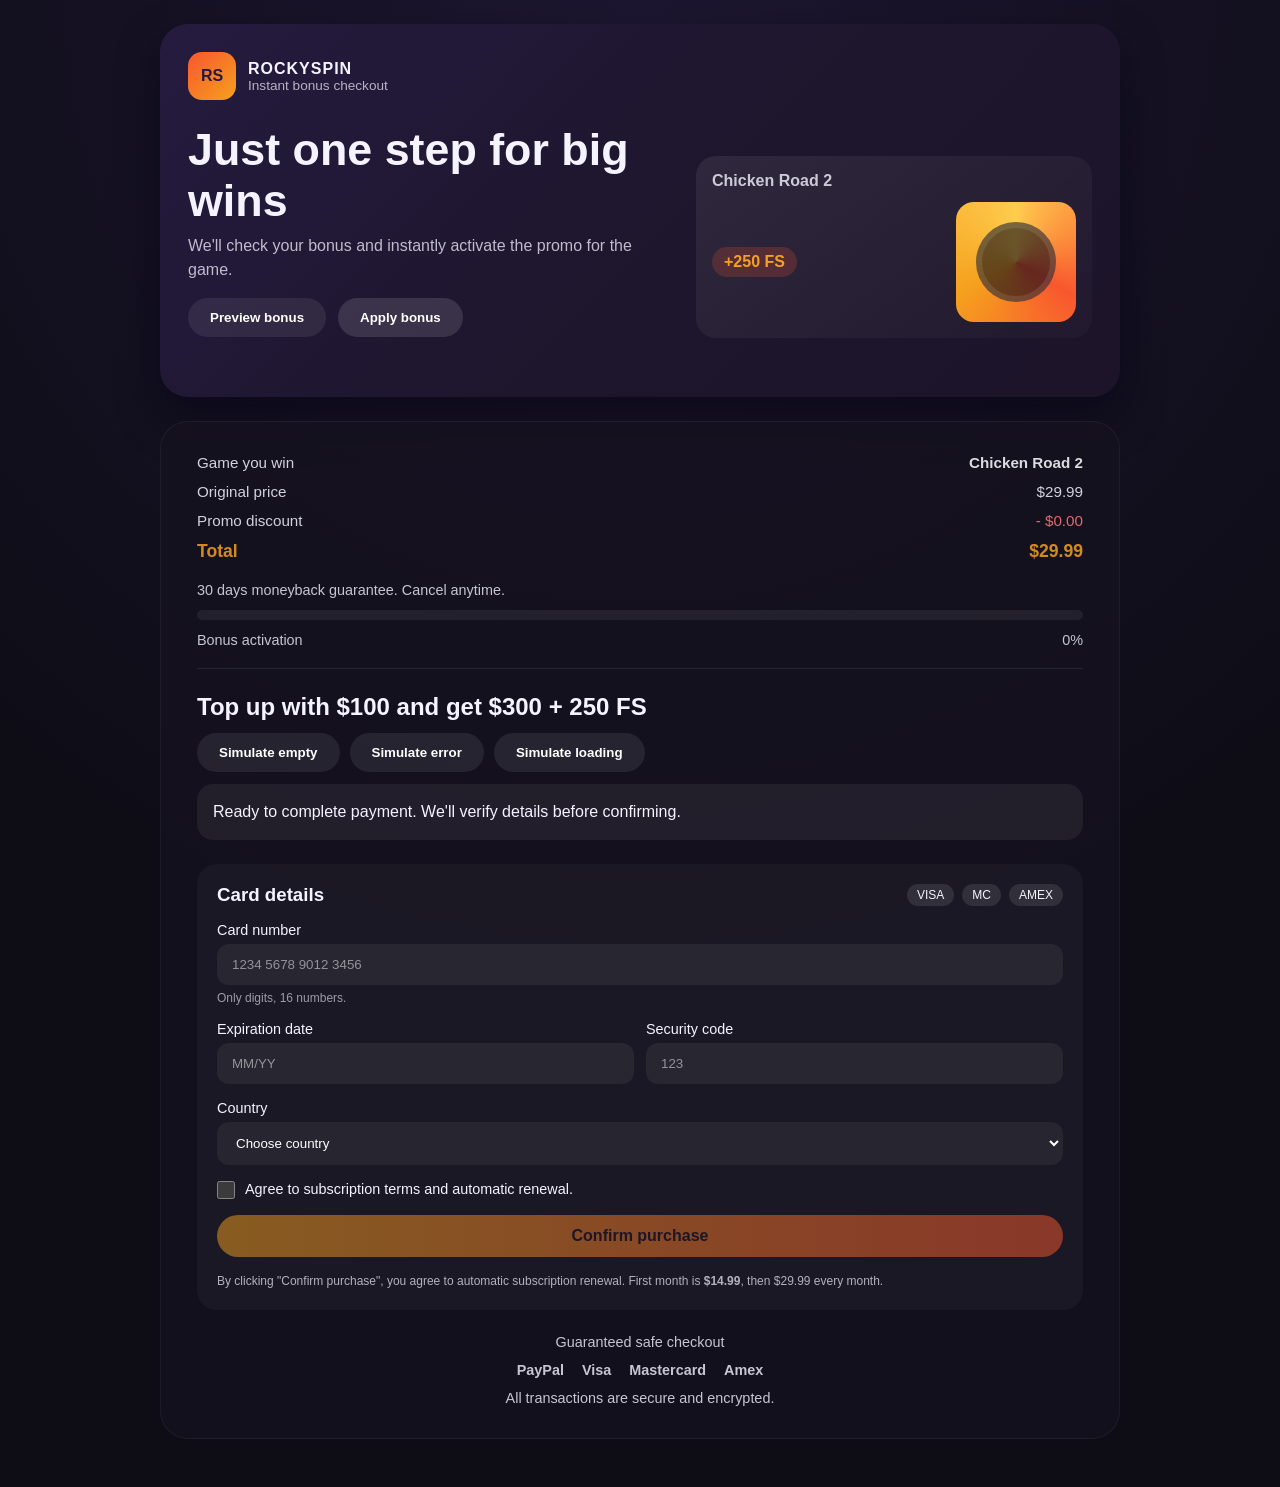
==== index.html @ 1ddc092c "Translate UI copy to English" ====
<!doctype html>
<html lang="ru">
  <head>
    <meta charset="UTF-8" />
    <meta name="viewport" content="width=device-width, initial-scale=1.0" />
    <title>RockySpin Paywall</title>
    <link rel="stylesheet" href="styles.css" />
  </head>
  <body>
    <div class="app">
      <header class="hero">
        <div class="brand">
          <div class="brand__logo" aria-hidden="true">RS</div>
          <div>
            <p class="brand__name">ROCKYSPIN</p>
            <p class="brand__tag">Instant bonus checkout</p>
          </div>
        </div>
        <div class="hero__content">
          <div class="hero__text">
            <h1>Just one step for big wins</h1>
            <p>We'll check your bonus and instantly activate the promo for the game.</p>
            <div class="hero__actions">
              <button class="btn btn--ghost" id="preview-bonus">Preview bonus</button>
              <button class="btn" id="apply-bonus">Apply bonus</button>
            </div>
            <div class="status" id="bonus-status" role="status" aria-live="polite"></div>
          </div>
          <div class="hero__card" aria-hidden="true">
            <div class="hero__card-top">Chicken Road 2</div>
            <div class="hero__card-body">
              <div class="badge">+250 FS</div>
              <div class="hero__card-art"></div>
            </div>
          </div>
        </div>
      </header>

      <main class="sheet">
        <section class="summary">
          <div class="summary__row">
            <span>Game you win</span>
            <span class="summary__title">Chicken Road 2</span>
          </div>
          <div class="summary__row">
            <span>Original price</span>
            <span>$29.99</span>
          </div>
          <div class="summary__row">
            <span>Promo discount</span>
            <span class="summary__discount" id="promo-discount">- $0.00</span>
          </div>
          <div class="summary__row summary__row--total">
            <span>Total</span>
            <span class="summary__total" id="total-price">$29.99</span>
          </div>
          <div class="summary__meta">
            <p>30 days moneyback guarantee. Cancel anytime.</p>
            <div class="meter" aria-label="Bonus activation">
              <div class="meter__bar" id="bonus-meter"></div>
            </div>
            <div class="meter__labels">
              <span>Bonus activation</span>
              <span id="bonus-percent">0%</span>
            </div>
          </div>
        </section>

        <section class="offer">
          <h2>Top up with $100 and get $300 + 250 FS</h2>
          <div class="offer__actions">
            <button class="btn btn--ghost" id="simulate-empty">Simulate empty</button>
            <button class="btn btn--ghost" id="simulate-error">Simulate error</button>
            <button class="btn btn--ghost" id="simulate-loading">Simulate loading</button>
          </div>
          <div class="state-panel" id="state-panel">
            <p>Ready to complete payment. We'll verify details before confirming.</p>
          </div>
        </section>

        <section class="payment" aria-labelledby="payment-title">
          <div class="payment__header">
            <h3 id="payment-title">Card details</h3>
            <div class="payment__logos">
              <span class="chip">VISA</span>
              <span class="chip">MC</span>
              <span class="chip">AMEX</span>
            </div>
          </div>

          <form id="payment-form" novalidate>
            <label class="field">
              <span>Card number</span>
              <input
                type="text"
                inputmode="numeric"
                autocomplete="cc-number"
                name="cardNumber"
                placeholder="1234 5678 9012 3456"
                required
              />
              <small class="field__hint">Only digits, 16 numbers.</small>
            </label>

            <div class="field-row">
              <label class="field">
                <span>Expiration date</span>
                <input
                  type="text"
                  inputmode="numeric"
                  autocomplete="cc-exp"
                  name="cardExpiry"
                  placeholder="MM/YY"
                  required
                />
              </label>
              <label class="field">
                <span>Security code</span>
                <input
                  type="password"
                  inputmode="numeric"
                  autocomplete="cc-csc"
                  name="cardCvc"
                  placeholder="123"
                  required
                />
              </label>
            </div>

            <label class="field">
              <span>Country</span>
              <select name="country" required>
                <option value="" selected disabled>Choose country</option>
                <option value="Georgia">Georgia</option>
                <option value="Poland">Poland</option>
                <option value="Ukraine">Ukraine</option>
                <option value="Spain">Spain</option>
              </select>
            </label>

            <label class="field field--checkbox">
              <input type="checkbox" name="terms" required />
              <span>Agree to subscription terms and automatic renewal.</span>
            </label>

            <button class="btn btn--primary" type="submit" id="confirm-btn" disabled>
              Confirm purchase
            </button>
            <p class="footnote">
              By clicking "Confirm purchase", you agree to automatic subscription renewal.
              First month is <strong>$14.99</strong>, then $29.99 every month.
            </p>
          </form>
        </section>

        <section class="secure">
          <p class="secure__title">Guaranteed safe checkout</p>
          <div class="secure__icons">
            <span>PayPal</span>
            <span>Visa</span>
            <span>Mastercard</span>
            <span>Amex</span>
          </div>
          <p class="secure__note">All transactions are secure and encrypted.</p>
        </section>
      </main>
    </div>

    <script src="script.js"></script>
  </body>
</html>
---- styles.css ----
:root {
  color-scheme: dark;
  font-family: "Inter", "Segoe UI", sans-serif;
  background: #0e0d16;
  color: #f5f3ff;
}

* {
  box-sizing: border-box;
  margin: 0;
  padding: 0;
}

body {
  min-height: 100vh;
  background: radial-gradient(circle at top, #1d1631, #0e0d16 60%);
  display: flex;
  justify-content: center;
  padding: 24px 16px 48px;
}

.app {
  width: min(960px, 100%);
  display: grid;
  gap: 24px;
}

.hero {
  background: linear-gradient(135deg, #241b3f, #1d162c 55%, #1d142a);
  border-radius: 28px;
  padding: 28px;
  box-shadow: 0 20px 40px rgba(7, 5, 20, 0.6);
  display: grid;
  gap: 24px;
}

.brand {
  display: flex;
  align-items: center;
  gap: 12px;
}

.brand__logo {
  width: 48px;
  height: 48px;
  background: linear-gradient(135deg, #f8572e, #f5a01e);
  border-radius: 14px;
  font-weight: 700;
  display: grid;
  place-items: center;
  color: #241b3f;
}

.brand__name {
  font-weight: 700;
  letter-spacing: 1px;
}

.brand__tag {
  font-size: 0.85rem;
  opacity: 0.7;
}

.hero__content {
  display: grid;
  gap: 24px;
}

.hero__text h1 {
  font-size: clamp(2rem, 4vw, 2.8rem);
  margin-bottom: 8px;
}

.hero__text p {
  opacity: 0.75;
  line-height: 1.5;
}

.hero__actions {
  margin-top: 16px;
  display: flex;
  flex-wrap: wrap;
  gap: 12px;
}

.hero__card {
  background: linear-gradient(145deg, rgba(255, 255, 255, 0.08), rgba(255, 255, 255, 0.02));
  border-radius: 20px;
  padding: 16px;
  display: grid;
  gap: 12px;
}

.hero__card-top {
  font-weight: 600;
  opacity: 0.8;
}

.hero__card-body {
  display: flex;
  justify-content: space-between;
  align-items: center;
  gap: 16px;
}

.hero__card-art {
  width: 120px;
  height: 120px;
  border-radius: 18px;
  background: conic-gradient(from 120deg, #f8572e, #f5a01e, #ffcc4d, #f8572e);
  position: relative;
  overflow: hidden;
}

.hero__card-art::after {
  content: "";
  position: absolute;
  inset: 20px;
  border-radius: 50%;
  background: rgba(8, 8, 20, 0.6);
  box-shadow: inset 0 0 0 6px rgba(255, 255, 255, 0.1);
}

.badge {
  padding: 6px 12px;
  background: rgba(248, 87, 46, 0.2);
  border-radius: 999px;
  color: #f5a01e;
  font-weight: 600;
}

.sheet {
  background: rgba(22, 18, 32, 0.8);
  border-radius: 28px;
  padding: 28px;
  display: grid;
  gap: 24px;
  border: 1px solid rgba(255, 255, 255, 0.05);
}

.summary {
  display: grid;
  gap: 12px;
  border-bottom: 1px solid rgba(255, 255, 255, 0.08);
  padding-bottom: 20px;
}

.summary__row {
  display: flex;
  justify-content: space-between;
  font-size: 0.95rem;
  opacity: 0.85;
}

.summary__row--total {
  font-size: 1.1rem;
  font-weight: 600;
  color: #f5a01e;
}

.summary__discount {
  color: #ff7b7b;
}

.summary__title {
  font-weight: 600;
  color: #fff;
}

.summary__meta {
  display: grid;
  gap: 12px;
  margin-top: 8px;
  font-size: 0.9rem;
  opacity: 0.8;
}

.meter {
  background: rgba(255, 255, 255, 0.08);
  border-radius: 999px;
  height: 10px;
  overflow: hidden;
}

.meter__bar {
  height: 100%;
  width: 0;
  background: linear-gradient(90deg, #f8572e, #f5a01e);
  transition: width 0.6s ease;
}

.meter__labels {
  display: flex;
  justify-content: space-between;
}

.offer {
  display: grid;
  gap: 12px;
}

.offer__actions {
  display: flex;
  flex-wrap: wrap;
  gap: 10px;
}

.state-panel {
  padding: 14px 16px;
  border-radius: 16px;
  background: rgba(255, 255, 255, 0.06);
  min-height: 56px;
  display: flex;
  align-items: center;
}

.payment {
  background: rgba(255, 255, 255, 0.03);
  border-radius: 20px;
  padding: 20px;
  display: grid;
  gap: 16px;
}

.payment__header {
  display: flex;
  justify-content: space-between;
  align-items: center;
  gap: 12px;
}

.payment__logos {
  display: flex;
  gap: 8px;
}

.chip {
  border-radius: 999px;
  padding: 4px 10px;
  font-size: 0.75rem;
  background: rgba(255, 255, 255, 0.1);
}

form {
  display: grid;
  gap: 16px;
}

.field {
  display: grid;
  gap: 6px;
  font-size: 0.9rem;
}

.field input,
.field select {
  padding: 12px 14px;
  border-radius: 12px;
  border: 1px solid transparent;
  background: rgba(255, 255, 255, 0.06);
  color: #fff;
  transition: border 0.2s ease, box-shadow 0.2s ease;
}

.field input::placeholder {
  color: rgba(255, 255, 255, 0.5);
}

.field input:focus,
.field select:focus {
  outline: none;
  border-color: rgba(245, 160, 30, 0.6);
  box-shadow: 0 0 0 2px rgba(245, 160, 30, 0.2);
}

.field__hint {
  font-size: 0.75rem;
  opacity: 0.6;
}

.field-row {
  display: grid;
  gap: 12px;
  grid-template-columns: repeat(auto-fit, minmax(160px, 1fr));
}

.field--checkbox {
  display: flex;
  align-items: flex-start;
  gap: 10px;
}

.field--checkbox input {
  width: 18px;
  height: 18px;
}

.btn {
  border: none;
  border-radius: 999px;
  padding: 12px 22px;
  background: rgba(255, 255, 255, 0.12);
  color: #fff;
  cursor: pointer;
  font-weight: 600;
  transition: transform 0.15s ease, background 0.2s ease, box-shadow 0.2s ease;
}

.btn:hover {
  background: rgba(255, 255, 255, 0.2);
}

.btn:focus-visible {
  outline: 2px solid #f5a01e;
  outline-offset: 2px;
}

.btn:active {
  transform: scale(0.98);
}

.btn:disabled {
  cursor: not-allowed;
  opacity: 0.5;
}

.btn--primary {
  background: linear-gradient(90deg, #f5a01e, #f8572e);
  color: #1d162c;
  font-size: 1rem;
}

.btn--primary:hover {
  box-shadow: 0 10px 20px rgba(248, 87, 46, 0.3);
}

.btn--ghost {
  background: rgba(255, 255, 255, 0.08);
}

.status {
  margin-top: 12px;
  min-height: 20px;
  font-size: 0.9rem;
  opacity: 0.8;
}

.footnote {
  font-size: 0.75rem;
  opacity: 0.7;
  line-height: 1.4;
}

.secure {
  text-align: center;
  display: grid;
  gap: 12px;
  font-size: 0.9rem;
  opacity: 0.8;
}

.secure__icons {
  display: flex;
  justify-content: center;
  gap: 18px;
  flex-wrap: wrap;
  font-weight: 600;
}

@media (min-width: 720px) {
  .hero__content {
    grid-template-columns: 1.1fr 0.9fr;
    align-items: center;
  }

  .sheet {
    padding: 32px 36px;
  }
}
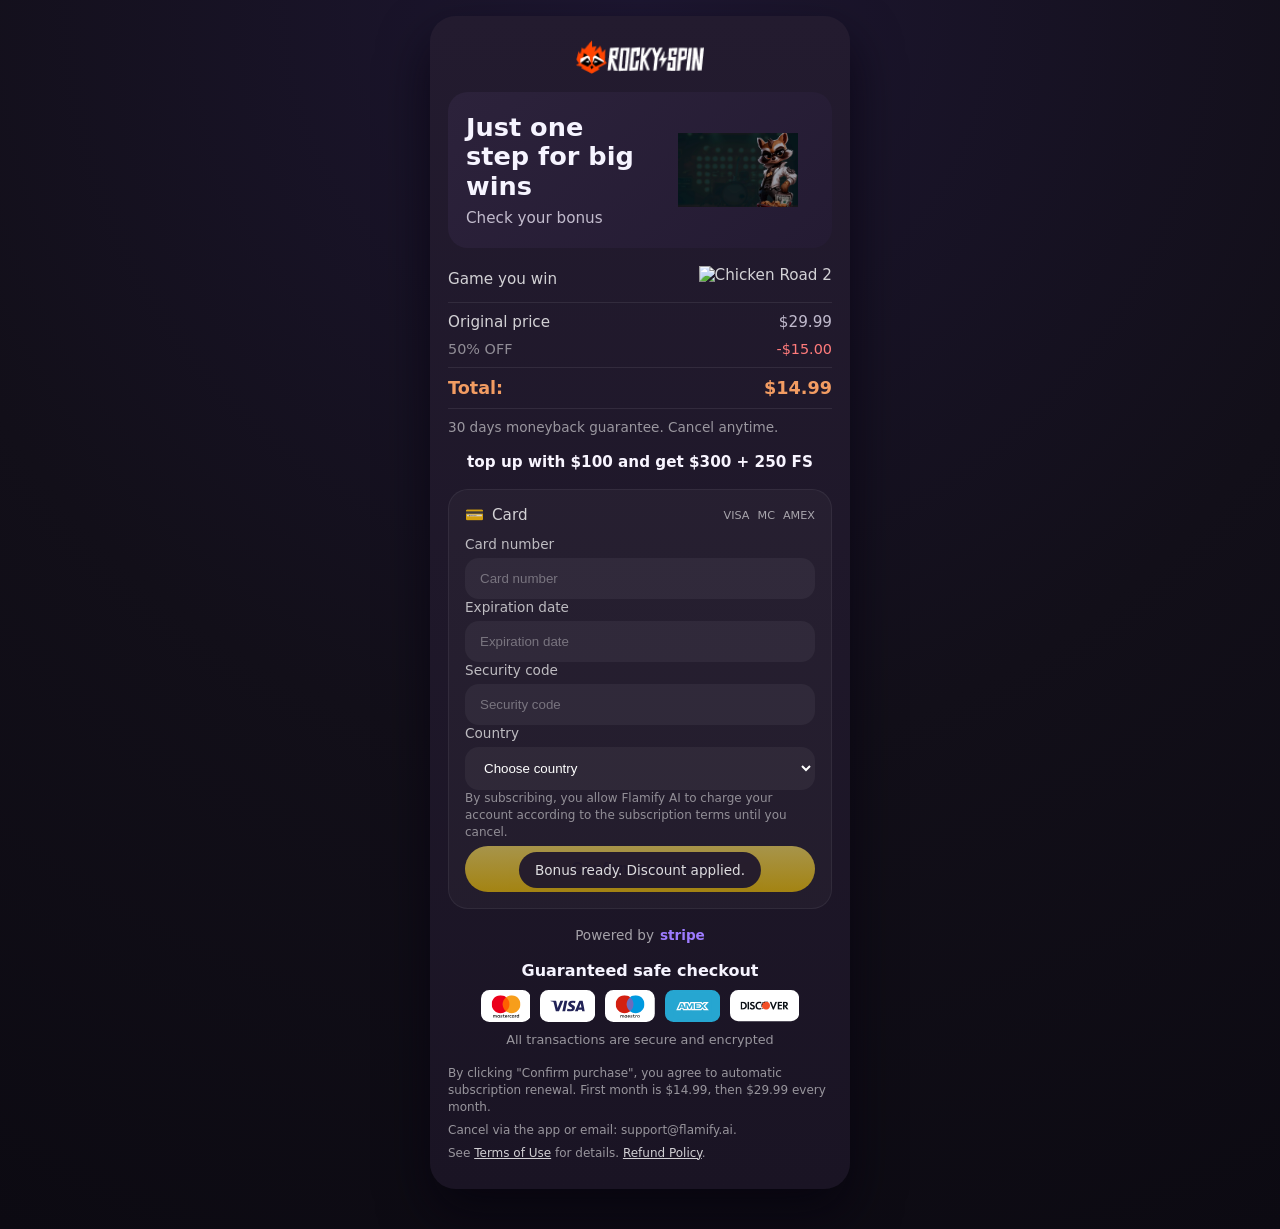
==== commit 26ec27ed: "Rebuild paywall layout to match mock" ====
--- a/index.html
+++ b/index.html
@@ -1,170 +1,151 @@
 <!doctype html>
-<html lang="ru">
+<html lang="en">
   <head>
     <meta charset="UTF-8" />
     <meta name="viewport" content="width=device-width, initial-scale=1.0" />
-    <title>RockySpin Paywall</title>
+    <title>RockySpin Checkout</title>
     <link rel="stylesheet" href="styles.css" />
   </head>
   <body>
-    <div class="app">
-      <header class="hero">
-        <div class="brand">
-          <div class="brand__logo" aria-hidden="true">RS</div>
-          <div>
-            <p class="brand__name">ROCKYSPIN</p>
-            <p class="brand__tag">Instant bonus checkout</p>
+    <main class="paywall">
+      <header class="paywall__header">
+        <img class="brand-logo" src="rs/logo.png" alt="RockySpin" />
+      </header>
+
+      <section class="hero">
+        <div class="hero__copy">
+          <h1>Just one step for big wins</h1>
+          <p class="hero__subtitle">Check your bonus</p>
+        </div>
+        <div class="hero__media" aria-hidden="true">
+          <img src="rs/head.png" alt="" />
+        </div>
+      </section>
+
+      <section class="summary" aria-live="polite">
+        <div class="summary__row">
+          <span>Game you win</span>
+          <img class="summary__logo" src="rs/logo_rc" alt="Chicken Road 2" />
+        </div>
+        <div class="summary__divider"></div>
+        <div class="summary__row">
+          <span>Original price</span>
+          <span class="summary__price">$29.99</span>
+        </div>
+        <div class="summary__row summary__row--muted">
+          <span>50% OFF</span>
+          <span class="summary__discount" id="promo-discount">-$15.00</span>
+        </div>
+        <div class="summary__divider"></div>
+        <div class="summary__row summary__row--total">
+          <span>Total:</span>
+          <span class="summary__total" id="total-price">$14.99</span>
+        </div>
+        <div class="summary__divider"></div>
+        <p class="summary__note">30 days moneyback guarantee. Cancel anytime.</p>
+      </section>
+
+      <p class="promo">top up with $100 and get $300 + 250 FS</p>
+
+      <section class="card">
+        <div class="card__header">
+          <div class="card__title">
+            <span class="card__icon">💳</span>
+            <span>Card</span>
+          </div>
+          <div class="card__brands">
+            <span>VISA</span>
+            <span>MC</span>
+            <span>AMEX</span>
           </div>
         </div>
-        <div class="hero__content">
-          <div class="hero__text">
-            <h1>Just one step for big wins</h1>
-            <p>We'll check your bonus and instantly activate the promo for the game.</p>
-            <div class="hero__actions">
-              <button class="btn btn--ghost" id="preview-bonus">Preview bonus</button>
-              <button class="btn" id="apply-bonus">Apply bonus</button>
-            </div>
-            <div class="status" id="bonus-status" role="status" aria-live="polite"></div>
-          </div>
-          <div class="hero__card" aria-hidden="true">
-            <div class="hero__card-top">Chicken Road 2</div>
-            <div class="hero__card-body">
-              <div class="badge">+250 FS</div>
-              <div class="hero__card-art"></div>
-            </div>
-          </div>
+
+        <form id="payment-form" novalidate>
+          <label class="field">
+            <span>Card number</span>
+            <input
+              type="text"
+              inputmode="numeric"
+              autocomplete="cc-number"
+              name="cardNumber"
+              placeholder="Card number"
+              required
+            />
+          </label>
+
+          <label class="field">
+            <span>Expiration date</span>
+            <input
+              type="text"
+              inputmode="numeric"
+              autocomplete="cc-exp"
+              name="cardExpiry"
+              placeholder="Expiration date"
+              required
+            />
+          </label>
+
+          <label class="field">
+            <span>Security code</span>
+            <input
+              type="password"
+              inputmode="numeric"
+              autocomplete="cc-csc"
+              name="cardCvc"
+              placeholder="Security code"
+              required
+            />
+          </label>
+
+          <label class="field">
+            <span>Country</span>
+            <select name="country" required>
+              <option value="" selected disabled>Choose country</option>
+              <option value="Georgia">Georgia</option>
+              <option value="Poland">Poland</option>
+              <option value="Ukraine">Ukraine</option>
+              <option value="Spain">Spain</option>
+            </select>
+          </label>
+
+          <p class="card__consent">
+            By subscribing, you allow Flamify AI to charge your account according to the
+            subscription terms until you cancel.
+          </p>
+
+          <button class="cta" type="submit" id="confirm-btn" disabled>
+            Confirm purchase
+          </button>
+        </form>
+      </section>
+
+      <div class="brand-footer">
+        <span>Powered by</span>
+        <strong>stripe</strong>
+      </div>
+
+      <section class="security">
+        <p class="security__title">Guaranteed safe checkout</p>
+        <div class="_paymentMethods_1f2ps_30">
+          <svg width="56" height="36" viewBox="0 0 56 36" fill="none" xmlns="http://www.w3.org/2000/svg"><rect width="56" height="36" rx="9.46032" fill="white"></rect><g clip-path="url(#clip0_13_12581)"><path d="M17.9016 31.104V29.4343C17.9016 28.7941 17.5119 28.3767 16.8439 28.3767C16.51 28.3767 16.1482 28.4881 15.8977 28.8499C15.703 28.5437 15.4247 28.3767 15.0072 28.3767C14.7288 28.3767 14.4507 28.4602 14.228 28.7663V28.4324H13.6436V31.104H14.228V29.629C14.228 29.156 14.4785 28.9333 14.8682 28.9333C15.2576 28.9333 15.4526 29.1838 15.4526 29.629V31.104H16.037V29.629C16.037 29.156 16.3151 28.9333 16.6769 28.9333C17.0666 28.9333 17.2614 29.1838 17.2614 29.629V31.104H17.9016ZM26.5564 28.4324H25.6103V27.6254H25.0259V28.4324H24.4971V28.961H25.0257V30.1856C25.0257 30.798 25.2762 31.1596 25.9442 31.1596C26.1947 31.1596 26.4728 31.0762 26.6678 30.9649L26.5007 30.4639C26.3338 30.5752 26.139 30.6031 25.9998 30.6031C25.7216 30.6031 25.6103 30.4362 25.6103 30.1578V28.961H26.5564V28.4324ZM31.5101 28.3766C31.1762 28.3766 30.9536 28.5437 30.8144 28.7663V28.4324H30.2299V31.104H30.8144V29.6012C30.8144 29.156 31.0091 28.9055 31.3709 28.9055C31.4822 28.9055 31.6214 28.9334 31.7327 28.9612L31.8997 28.4046C31.7883 28.3767 31.6214 28.3767 31.5101 28.3767M24.024 28.6551C23.7456 28.4603 23.356 28.3769 22.9386 28.3769C22.2707 28.3769 21.8255 28.7108 21.8255 29.2396C21.8255 29.6849 22.1594 29.9353 22.7438 30.0188L23.0221 30.0467C23.3283 30.1022 23.4952 30.1858 23.4952 30.325C23.4952 30.5197 23.2726 30.6589 22.8829 30.6589C22.4932 30.6589 22.1872 30.5197 21.9923 30.3806L21.7141 30.8258C22.0202 31.0485 22.4377 31.1598 22.855 31.1598C23.6343 31.1598 24.0796 30.7981 24.0796 30.2971C24.0796 29.824 23.7178 29.5735 23.1612 29.4901L22.8829 29.4622C22.6324 29.4343 22.4377 29.3788 22.4377 29.2118C22.4377 29.0169 22.6324 28.9056 22.9386 28.9056C23.2726 28.9056 23.6065 29.0447 23.7735 29.1282L24.024 28.6551ZM39.5528 28.3769C39.2188 28.3769 38.9962 28.5438 38.857 28.7664V28.4325H38.2726V31.1041H38.857V29.6014C38.857 29.1561 39.0518 28.9056 39.4135 28.9056C39.525 28.9056 39.6642 28.9335 39.7755 28.9613L39.9424 28.4048C39.8311 28.3769 39.6642 28.3769 39.5528 28.3769ZM32.0945 29.7683C32.0945 30.5753 32.651 31.1598 33.5138 31.1598C33.9034 31.1598 34.1817 31.0763 34.4599 30.8537L34.1817 30.3806C33.9591 30.5476 33.7364 30.631 33.4859 30.631C33.0128 30.631 32.6789 30.2971 32.6789 29.7683C32.6789 29.2674 33.0128 28.9334 33.4859 28.9056C33.7364 28.9056 33.9591 28.9891 34.1817 29.1561L34.4599 28.683C34.1817 28.4603 33.9034 28.3769 33.5138 28.3769C32.651 28.3769 32.0945 28.9613 32.0945 29.7683ZM37.4934 29.7683V28.4325H36.909V28.7664C36.7142 28.5161 36.4359 28.3769 36.0741 28.3769C35.3227 28.3769 34.7383 28.9613 34.7383 29.7683C34.7383 30.5753 35.3227 31.1598 36.0741 31.1598C36.4637 31.1598 36.7421 31.0207 36.909 30.7702V31.1041H37.4934V29.7683ZM35.3505 29.7683C35.3505 29.2952 35.6567 28.9056 36.1575 28.9056C36.6306 28.9056 36.9647 29.2674 36.9647 29.7683C36.9647 30.2414 36.6306 30.631 36.1575 30.631C35.6567 30.6031 35.3505 30.2414 35.3505 29.7683ZM28.3654 28.3769C27.5861 28.3769 27.0295 28.9334 27.0295 29.7683C27.0295 30.6032 27.586 31.1598 28.3932 31.1598C28.7827 31.1598 29.1724 31.0485 29.4786 30.7981L29.2002 30.3806C28.9776 30.5476 28.6993 30.6589 28.421 30.6589C28.0592 30.6589 27.6974 30.4919 27.6139 30.0187H29.5899V29.7962C29.6178 28.9334 29.1169 28.3769 28.3654 28.3769ZM28.3653 28.8777C28.7269 28.8777 28.9776 29.1005 29.0331 29.5179H27.6417C27.6973 29.1561 27.9478 28.8777 28.3653 28.8777ZM42.8644 29.7683V27.375H42.28V28.7664C42.0851 28.5161 41.8068 28.3769 41.445 28.3769C40.6937 28.3769 40.1092 28.9613 40.1092 29.7683C40.1092 30.5753 40.6937 31.1598 41.445 31.1598C41.8347 31.1598 42.113 31.0207 42.28 30.7702V31.1041H42.8644V29.7683ZM40.7215 29.7683C40.7215 29.2952 41.0276 28.9056 41.5286 28.9056C42.0017 28.9056 42.3356 29.2674 42.3356 29.7683C42.3356 30.2414 42.0017 30.631 41.5286 30.631C41.0276 30.6031 40.7215 30.2414 40.7215 29.7683ZM21.1852 29.7683V28.4325H20.6008V28.7664C20.4059 28.5161 20.1277 28.3769 19.7659 28.3769C19.0145 28.3769 18.4301 28.9613 18.4301 29.7683C18.4301 30.5753 19.0145 31.1598 19.7659 31.1598C20.1555 31.1598 20.4338 31.0207 20.6008 30.7702V31.1041H21.1852V29.7683ZM19.0145 29.7683C19.0145 29.2952 19.3206 28.9056 19.8215 28.9056C20.2946 28.9056 20.6287 29.2674 20.6287 29.7683C20.6287 30.2414 20.2946 30.631 19.8215 30.631C19.3206 30.6031 19.0145 30.2414 19.0145 29.7683Z" fill="black"></path><path d="M23.8291 8.14453H32.5953V23.896H23.8291V8.14453Z" fill="#FF5F00"></path><path d="M24.386 16.0186C24.386 12.8183 25.8888 9.97959 28.1985 8.14279C26.5011 6.807 24.3582 5.99998 22.0206 5.99998C16.4823 5.99998 12.0018 10.4805 12.0018 16.0186C12.0018 21.5567 16.4823 26.0372 22.0204 26.0372C24.3581 26.0372 26.5009 25.2302 28.1985 23.8943C25.8888 22.0854 24.386 19.2189 24.386 16.0186Z" fill="#EB001B"></path><path d="M44.4229 16.0186C44.4229 21.5566 39.9424 26.0372 34.4043 26.0372C32.0666 26.0372 29.9238 25.2302 28.2262 23.8943C30.5639 22.0576 32.0388 19.219 32.0388 16.0186C32.0388 12.8183 30.536 9.9796 28.2262 8.14281C29.9237 6.80702 32.0666 6 34.4043 6C39.9424 6 44.4229 10.5084 44.4229 16.0186Z" fill="#F79E1B"></path></g><defs><clipPath id="clip0_13_12581"><rect width="32.4568" height="25.2275" fill="white" transform="translate(12 6)"></rect></clipPath></defs></svg><svg width="62" height="36" viewBox="0 0 62 36" fill="none" xmlns="http://www.w3.org/2000/svg"><rect width="62" height="36" rx="9.46032" fill="white"></rect><g clip-path="url(#clip0_13_12587)"><path d="M31.6683 15.7087C31.6461 17.4588 33.2279 18.4354 34.4196 19.0161C35.6439 19.6118 36.0551 19.9938 36.0502 20.5267C36.0411 21.342 35.0737 21.7019 34.1684 21.7159C32.5889 21.7403 31.6705 21.2894 30.9405 20.9484L30.3715 23.6108C31.104 23.9483 32.4603 24.2427 33.8668 24.2556C37.1685 24.2556 39.3284 22.6259 39.3401 20.099C39.3531 16.8921 34.9044 16.7146 34.9348 15.2812C34.9452 14.8465 35.36 14.3827 36.2688 14.2648C36.7186 14.2052 37.9604 14.1596 39.3683 14.8079L39.9208 12.232C39.1637 11.9563 38.1906 11.6923 36.9791 11.6923C33.8716 11.6923 31.6859 13.3443 31.6683 15.7087ZM45.2305 11.9142C44.6276 11.9142 44.1195 12.2659 43.8928 12.8055L39.1766 24.0664H42.4758L43.1323 22.252H47.1639L47.5447 24.0664H50.4526L47.9151 11.9142H45.2305ZM45.692 15.197L46.6441 19.7603H44.0366L45.692 15.197ZM27.6682 11.9144L25.0676 24.0663H28.2115L30.8108 11.9141L27.6682 11.9144ZM23.0173 11.9144L19.7451 20.1855L18.4214 13.1526C18.2661 12.3675 17.6527 11.9142 16.9716 11.9142H11.6224L11.5475 12.2671C12.6456 12.5054 13.8933 12.8897 14.6493 13.301C15.1119 13.5522 15.2438 13.7718 15.3957 14.3687L17.9028 24.0664H21.2251L26.3186 11.9142L23.0173 11.9144Z" fill="url(#paint0_linear_13_12587)"></path></g><defs><linearGradient id="paint0_linear_13_12587" x1="1800.17" y1="49.4576" x2="1836.53" y2="-1240.81" gradientUnits="userSpaceOnUse"><stop stop-color="#222357"></stop><stop offset="1" stop-color="#254AA5"></stop></linearGradient><clipPath id="clip0_13_12587"><rect width="38.9056" height="12.6138" fill="white" transform="translate(11.5472 11.6931)"></rect></clipPath></defs></svg><svg width="56" height="36" viewBox="0 0 56 36" fill="none" xmlns="http://www.w3.org/2000/svg"><rect width="56" height="36" rx="9.46032" fill="white"></rect><g clip-path="url(#clip0_13_12590)"><path d="M32.6161 23.9151H23.8407V8.14453H32.6161V23.9151Z" fill="#6C6BBD"></path><path d="M24.3979 16.0297C24.3979 12.8305 25.8957 9.98085 28.2283 8.14443C26.5226 6.80155 24.3697 5.99997 22.0302 5.99997C16.4916 5.99997 12.0018 10.4903 12.0018 16.0297C12.0018 21.569 16.4916 26.0594 22.0302 26.0594C24.3698 26.0594 26.5226 25.2578 28.2283 23.9149C25.8957 22.0785 24.3979 19.2288 24.3979 16.0297Z" fill="#D32011"></path><path d="M44.4551 16.0298C44.4551 21.569 39.9654 26.0594 34.4268 26.0594C32.0872 26.0594 29.9344 25.2578 28.228 23.915C30.5613 22.0785 32.0591 19.2288 32.0591 16.0298C32.0591 12.8306 30.5613 9.98087 28.228 8.14446C29.9344 6.80157 32.0873 6 34.4268 6C39.9654 6 44.4551 10.4904 44.4551 16.0298Z" fill="#0099DF"></path><path d="M35.5853 28.3699C35.7019 28.3699 35.8697 28.3922 35.9978 28.4425L35.8193 28.9884C35.6969 28.9381 35.5744 28.9215 35.4571 28.9215C35.0783 28.9215 34.8889 29.1663 34.8889 29.6063V31.0997H34.3093V28.4368H34.8832V28.7601C35.0337 28.5261 35.2511 28.3699 35.5853 28.3699ZM33.444 28.9661H32.497V30.1693C32.497 30.4365 32.5915 30.615 32.8816 30.615C33.0321 30.615 33.2214 30.5647 33.3937 30.4645L33.5606 30.9601C33.3771 31.0881 33.0875 31.1667 32.8369 31.1667C32.1514 31.1667 31.9124 30.7987 31.9124 30.1802V28.9661H31.3717V28.4368H31.9124V27.6289H32.497V28.4368H33.444V28.9661ZM26.0286 29.5343C26.0905 29.1498 26.324 28.8877 26.7365 28.8877C27.1095 28.8877 27.3492 29.1216 27.4104 29.5343H26.0286ZM28.0125 29.7683C28.0067 28.9379 27.494 28.3699 26.7473 28.3699C25.9675 28.3699 25.4217 28.9381 25.4217 29.7682C25.4217 30.6144 25.9898 31.166 26.7869 31.166C27.188 31.166 27.5552 31.0658 27.8785 30.793L27.5941 30.3639C27.3717 30.5424 27.0872 30.6425 26.8201 30.6425C26.447 30.6425 26.1071 30.4697 26.0236 29.9909H28.001C28.0067 29.9181 28.0125 29.846 28.0125 29.7683ZM30.5579 29.1166C30.3966 29.0158 30.0681 28.8876 29.7282 28.8876C29.4106 28.8876 29.2213 29.005 29.2213 29.2001C29.2213 29.378 29.4216 29.4283 29.6722 29.4615L29.9451 29.5004C30.5247 29.5846 30.8754 29.8295 30.8754 30.2976C30.8754 30.8044 30.4296 31.1666 29.6613 31.1666C29.2264 31.1666 28.8253 31.055 28.5077 30.821L28.7807 30.3696C28.9758 30.5201 29.266 30.6482 29.667 30.6482C30.0624 30.6482 30.2741 30.5316 30.2741 30.325C30.2741 30.1751 30.1236 30.0909 29.806 30.0469L29.5331 30.008C28.9369 29.9238 28.6136 29.6566 28.6136 29.2224C28.6136 28.6932 29.0485 28.3699 29.7225 28.3699C30.1459 28.3699 30.5304 28.465 30.8084 28.6485L30.5579 29.1166ZM37.7028 28.9201C37.5836 28.9201 37.4733 28.9412 37.3706 28.9827C37.2713 29.0229 37.181 29.0828 37.1053 29.1587C37.0291 29.2363 36.9692 29.3285 36.9293 29.4297C36.8867 29.535 36.8655 29.6508 36.8656 29.7772C36.8656 29.9041 36.8866 30.0194 36.9293 30.1247C36.9721 30.23 37.0308 30.3204 37.1053 30.3957C37.181 30.4716 37.2713 30.5314 37.3706 30.5717C37.4733 30.6137 37.5836 30.6341 37.7028 30.6341C37.8219 30.6341 37.933 30.6139 38.0349 30.5717C38.1347 30.5315 38.2254 30.4717 38.3015 30.3957C38.3774 30.3205 38.4361 30.2299 38.4795 30.1247C38.5222 30.0194 38.5433 29.9041 38.5433 29.7772C38.5433 29.6508 38.5221 29.535 38.4795 29.4297C38.4361 29.3245 38.3774 29.234 38.3015 29.1587C38.2254 29.0827 38.1348 29.0228 38.035 28.9827C37.9294 28.9405 37.8166 28.9192 37.7029 28.9202M37.7029 28.37C37.9095 28.3699 38.1008 28.4058 38.2768 28.4778C38.4528 28.5493 38.605 28.6479 38.7334 28.7737C38.8626 28.9004 38.9652 29.0517 39.035 29.2186C39.1077 29.3903 39.144 29.5765 39.144 29.7773C39.144 29.9781 39.1077 30.1643 39.035 30.3359C38.9652 30.5031 38.8626 30.6547 38.7333 30.7816C38.6053 30.9072 38.4527 31.0055 38.2769 31.0775C38.1008 31.1489 37.9094 31.1846 37.7029 31.1846C37.4963 31.1846 37.305 31.1489 37.129 31.0775C36.953 31.0055 36.8019 30.9072 36.6744 30.7816C36.5458 30.6543 36.4437 30.5028 36.3739 30.3359C36.3013 30.1643 36.2649 29.9781 36.2649 29.7773C36.2649 29.5765 36.3013 29.3903 36.3739 29.2187C36.4437 29.052 36.5458 28.9007 36.6744 28.7737C36.8049 28.646 36.9594 28.5454 37.129 28.4778C37.305 28.4058 37.4963 28.3699 37.7029 28.37ZM22.6441 29.7682C22.6441 29.3003 22.9509 28.9158 23.452 28.9158C23.931 28.9158 24.2542 29.2837 24.2542 29.7683C24.2542 30.2529 23.931 30.6202 23.452 30.6202C22.9509 30.6202 22.6441 30.2362 22.6441 29.7682ZM24.8001 29.7683V28.4369H24.221V28.7602C24.0368 28.5205 23.7588 28.37 23.38 28.37C22.6333 28.37 22.0485 28.9547 22.0485 29.7683C22.0485 30.5814 22.6333 31.1667 23.38 31.1667C23.7588 31.1667 24.0367 31.0162 24.221 30.7765V31.0998H24.8001V29.7683ZM21.5357 31.0998V29.4286C21.5357 28.7991 21.1346 28.3757 20.4887 28.37C20.1489 28.3643 19.7974 28.4702 19.5526 28.8438C19.369 28.5485 19.0789 28.37 18.6721 28.37C18.3883 28.37 18.1096 28.4536 17.8922 28.7653V28.4369H17.3132V31.0998H17.8979V29.6237C17.8979 29.1613 18.1542 28.9159 18.5495 28.9159C18.9341 28.9159 19.1292 29.1664 19.1292 29.618V31.0998H19.714V29.6235C19.714 29.1612 19.9818 28.9158 20.3656 28.9158C20.7617 28.9158 20.9511 29.1663 20.9511 29.6178V31.0998H21.5357Z" fill="#110F0D"></path></g><defs><clipPath id="clip0_13_12590"><rect width="32.4568" height="25.2275" fill="white" transform="translate(12 6)"></rect></clipPath></defs></svg><svg xmlns="http://www.w3.org/2000/svg" width="62" height="36" viewBox="0 0 62 36" fill="none"><rect width="62" height="36" rx="9.46032" fill="#26A6D1"></rect><path d="M12.6209 3.00049H49.3163C50.7632 3.00049 51.9374 4.17468 51.9374 5.62284V30.5232C51.9374 31.9701 50.7632 33.1443 49.3163 33.1443H12.6209C11.1728 33.1444 9.99988 31.9701 9.99988 30.5234V5.62284C9.99988 4.17468 11.1741 3.00049 12.6209 3.00049Z" fill="#26A6D1"></path><path d="M16.7623 13.4849L12.621 22.6496H17.5788L18.1934 21.1883H19.5983L20.2129 22.6496H25.6701V21.5343L26.1563 22.6496H28.9792L29.4655 21.5107V22.6496H40.8148L42.1949 21.2263L43.4871 22.6496L49.3164 22.6614L45.1619 18.0928L49.3164 13.4849H43.5775L42.2341 14.8818L40.9826 13.4849H28.6359L27.5757 15.8504L26.4907 13.4849H21.5432V14.5622L20.9928 13.4849H16.7623ZM17.7216 14.7863H20.1383L22.8853 21.0009V14.7863H25.5326L27.6544 19.2421L29.6098 14.7863H32.2439V21.3626H30.6411L30.628 16.2094L28.2913 21.3626H26.8575L24.5077 16.2094V21.3626H21.2103L20.5852 19.8882H17.2079L16.5841 21.3613H14.8174L17.7216 14.7863ZM33.7103 14.7863H40.2277L42.221 16.9395L44.2786 14.7863H46.272L43.2433 18.0915L46.272 21.3587H44.1882L42.1949 19.1805L40.1268 21.3587H33.7103V14.7863ZM18.8973 15.8989L17.7846 18.5253H20.0087L18.8973 15.8989ZM35.3197 16.1479V17.3484H38.8752V18.6864H35.3197V19.997H39.3078L41.1608 18.0666L39.3864 16.1467H35.3197V16.1479Z" fill="#FFFCFC"></path></svg><svg width="80" height="37" viewBox="0 0 80 37" fill="none" xmlns="http://www.w3.org/2000/svg"><rect y="0.117645" width="80" height="36" rx="9.46032" fill="white"></rect><g clip-path="url(#clip0_5534_8284)"><g filter="url(#filter0_i_5534_8284)"><path d="M41.5583 13.4276C38.9551 13.4276 36.843 15.4885 36.843 18.032C36.843 20.7364 38.8634 22.7578 41.5583 22.7578C44.1861 22.7578 46.2609 20.7095 46.2609 18.0852C46.2609 15.4763 44.2 13.4276 41.5583 13.4276" fill="url(#paint0_linear_5534_8284)"></path></g><path d="M14.7893 13.5955H12.2543V22.5557H14.776C16.114 22.5557 17.0816 22.2345 17.9305 21.5219C18.9376 20.6754 19.5348 19.3991 19.5348 18.0799C19.5348 15.4345 17.5847 13.5955 14.7893 13.5955ZM16.8052 20.3252C16.2602 20.8235 15.5584 21.0389 14.4432 21.0389H13.9799V15.1128H14.4432C15.5584 15.1128 16.2333 15.3145 16.8052 15.8379C17.4017 16.3754 17.7574 17.2077 17.7574 18.0671C17.7574 18.9285 17.4017 19.7898 16.8052 20.3252ZM20.3309 22.5557H22.0538V13.5955H20.3311L20.3309 22.5557ZM26.2715 17.0325C25.2361 16.6438 24.9314 16.3874 24.9314 15.9054C24.9314 15.3407 25.4739 14.9111 26.2176 14.9111C26.7346 14.9111 27.1588 15.126 27.6109 15.6349L28.5113 14.4411C27.7689 13.7814 26.8808 13.446 25.912 13.446C24.3492 13.446 23.155 14.5482 23.155 16.0113C23.155 17.2484 23.7114 17.8792 25.3295 18.4719C26.0059 18.7125 26.3498 18.873 26.5226 18.9827C26.8673 19.2112 27.0404 19.5325 27.0404 19.9084C27.0404 20.6351 26.4698 21.1717 25.6997 21.1717C24.8776 21.1717 24.2154 20.7556 23.8175 19.9765L22.7051 21.0659C23.499 22.2466 24.4538 22.7723 25.7677 22.7723C27.5574 22.7723 28.8161 21.5615 28.8161 19.8288C28.8161 18.4044 28.2343 17.759 26.2715 17.0325ZM29.3595 18.08C29.3595 20.7162 31.402 22.7579 34.0278 22.7579C34.7702 22.7579 35.4065 22.6092 36.1895 22.2344V20.1777C35.4992 20.8771 34.8891 21.1585 34.1065 21.1585C32.3701 21.1585 31.1363 19.8818 31.1363 18.0671C31.1363 16.3482 32.4087 14.991 34.0278 14.991C34.8485 14.991 35.4727 15.2863 36.1895 15.9984V13.9419C35.4338 13.5536 34.8097 13.3934 34.0672 13.3934C31.4547 13.3934 29.3595 15.4763 29.3595 18.08ZM50.1631 19.6143L47.8029 13.5955H45.9201L49.6737 22.7846H50.601L54.4201 13.5954H52.5512L50.1631 19.6143ZM55.2041 22.5558H60.0959V21.0389H56.9274V18.6187H59.9746V17.1015H56.9274V15.1126H60.0959V13.5956H55.204L55.2041 22.5558ZM66.9224 16.2399C66.9224 14.5613 65.7837 13.5955 63.7937 13.5955H61.2344V22.5557H62.9598V18.9545H63.1856L65.5709 22.5557H67.6924L64.9063 18.7815C66.2076 18.5118 66.9224 17.6112 66.9224 16.2399ZM63.4616 17.7196H62.9598V15.0045H63.4892C64.5655 15.0045 65.1486 15.4627 65.1486 16.3347C65.1486 17.2342 64.5655 17.7196 63.4616 17.7196Z" fill="#0B1015"></path></g><defs><filter id="filter0_i_5534_8284" x="36.8429" y="13.4276" width="10.3009" height="10.2131" filterUnits="userSpaceOnUse" color-interpolation-filters="sRGB"><feFlood flood-opacity="0" result="BackgroundImageFix"></feFlood><feBlend mode="normal" in="SourceGraphic" in2="BackgroundImageFix" result="shape"></feBlend><feColorMatrix in="SourceAlpha" type="matrix" values="0 0 0 0 0 0 0 0 0 0 0 0 0 0 0 0 0 0 127 0" result="hardAlpha"></feColorMatrix><feOffset dx="0.882963" dy="0.882963"></feOffset><feGaussianBlur stdDeviation="0.78836"></feGaussianBlur><feComposite in2="hardAlpha" operator="arithmetic" k2="-1" k3="1"></feComposite><feColorMatrix type="matrix" values="0 0 0 0 0 0 0 0 0 0 0 0 0 0 0 0 0 0 0.5 0"></feColorMatrix><feBlend mode="normal" in2="shape" result="effect1_innerShadow_5534_8284"></feBlend></filter><linearGradient id="paint0_linear_5534_8284" x1="219.682" y1="97.9871" x2="864.988" y2="770.534" gradientUnits="userSpaceOnUse"><stop stop-color="#F34F26"></stop><stop offset="1" stop-color="#F69E35"></stop></linearGradient><clipPath id="clip0_5534_8284"><rect width="55.5794" height="9.46032" fill="white" transform="translate(12.2103 13.3875)"></rect></clipPath></defs></svg>
         </div>
-      </header>
+        <p class="security__note">All transactions are secure and encrypted</p>
+      </section>
 
-      <main class="sheet">
-        <section class="summary">
-          <div class="summary__row">
-            <span>Game you win</span>
-            <span class="summary__title">Chicken Road 2</span>
-          </div>
-          <div class="summary__row">
-            <span>Original price</span>
-            <span>$29.99</span>
-          </div>
-          <div class="summary__row">
-            <span>Promo discount</span>
-            <span class="summary__discount" id="promo-discount">- $0.00</span>
-          </div>
-          <div class="summary__row summary__row--total">
-            <span>Total</span>
-            <span class="summary__total" id="total-price">$29.99</span>
-          </div>
-          <div class="summary__meta">
-            <p>30 days moneyback guarantee. Cancel anytime.</p>
-            <div class="meter" aria-label="Bonus activation">
-              <div class="meter__bar" id="bonus-meter"></div>
-            </div>
-            <div class="meter__labels">
-              <span>Bonus activation</span>
-              <span id="bonus-percent">0%</span>
-            </div>
-          </div>
-        </section>
+      <section class="legal">
+        <p>
+          By clicking "Confirm purchase", you agree to automatic subscription renewal.
+          First month is $14.99, then $29.99 every month.
+        </p>
+        <p>Cancel via the app or email: support@flamify.ai.</p>
+        <p>
+          See <a href="#" aria-label="Terms of use">Terms of Use</a> for details.
+          <a href="#" aria-label="Refund policy">Refund Policy</a>.
+        </p>
+      </section>
+    </main>
 
-        <section class="offer">
-          <h2>Top up with $100 and get $300 + 250 FS</h2>
-          <div class="offer__actions">
-            <button class="btn btn--ghost" id="simulate-empty">Simulate empty</button>
-            <button class="btn btn--ghost" id="simulate-error">Simulate error</button>
-            <button class="btn btn--ghost" id="simulate-loading">Simulate loading</button>
-          </div>
-          <div class="state-panel" id="state-panel">
-            <p>Ready to complete payment. We'll verify details before confirming.</p>
-          </div>
-        </section>
-
-        <section class="payment" aria-labelledby="payment-title">
-          <div class="payment__header">
-            <h3 id="payment-title">Card details</h3>
-            <div class="payment__logos">
-              <span class="chip">VISA</span>
-              <span class="chip">MC</span>
-              <span class="chip">AMEX</span>
-            </div>
-          </div>
-
-          <form id="payment-form" novalidate>
-            <label class="field">
-              <span>Card number</span>
-              <input
-                type="text"
-                inputmode="numeric"
-                autocomplete="cc-number"
-                name="cardNumber"
-                placeholder="1234 5678 9012 3456"
-                required
-              />
-              <small class="field__hint">Only digits, 16 numbers.</small>
-            </label>
-
-            <div class="field-row">
-              <label class="field">
-                <span>Expiration date</span>
-                <input
-                  type="text"
-                  inputmode="numeric"
-                  autocomplete="cc-exp"
-                  name="cardExpiry"
-                  placeholder="MM/YY"
-                  required
-                />
-              </label>
-              <label class="field">
-                <span>Security code</span>
-                <input
-                  type="password"
-                  inputmode="numeric"
-                  autocomplete="cc-csc"
-                  name="cardCvc"
-                  placeholder="123"
-                  required
-                />
-              </label>
-            </div>
-
-            <label class="field">
-              <span>Country</span>
-              <select name="country" required>
-                <option value="" selected disabled>Choose country</option>
-                <option value="Georgia">Georgia</option>
-                <option value="Poland">Poland</option>
-                <option value="Ukraine">Ukraine</option>
-                <option value="Spain">Spain</option>
-              </select>
-            </label>
-
-            <label class="field field--checkbox">
-              <input type="checkbox" name="terms" required />
-              <span>Agree to subscription terms and automatic renewal.</span>
-            </label>
-
-            <button class="btn btn--primary" type="submit" id="confirm-btn" disabled>
-              Confirm purchase
-            </button>
-            <p class="footnote">
-              By clicking "Confirm purchase", you agree to automatic subscription renewal.
-              First month is <strong>$14.99</strong>, then $29.99 every month.
-            </p>
-          </form>
-        </section>
-
-        <section class="secure">
-          <p class="secure__title">Guaranteed safe checkout</p>
-          <div class="secure__icons">
-            <span>PayPal</span>
-            <span>Visa</span>
-            <span>Mastercard</span>
-            <span>Amex</span>
-          </div>
-          <p class="secure__note">All transactions are secure and encrypted.</p>
-        </section>
-      </main>
-    </div>
+    <div class="toast" id="bonus-status" role="status" aria-live="polite"></div>
 
     <script src="script.js"></script>
   </body>
--- a/styles.css
+++ b/styles.css
@@ -1,8 +1,8 @@
 :root {
   color-scheme: dark;
-  font-family: "Inter", "Segoe UI", sans-serif;
-  background: #0e0d16;
-  color: #f5f3ff;
+  font-family: "Inter", "Segoe UI", system-ui, sans-serif;
+  background-color: #120f19;
+  color: #f6f4ff;
 }
 
 * {
@@ -13,257 +13,175 @@
 
 body {
   min-height: 100vh;
-  background: radial-gradient(circle at top, #1d1631, #0e0d16 60%);
-  display: flex;
-  justify-content: center;
-  padding: 24px 16px 48px;
-}
-
-.app {
-  width: min(960px, 100%);
+  background: radial-gradient(circle at top, #1d1631 0%, #120f19 55%, #0c0a12 100%);
+  display: flex;
+  justify-content: center;
+  padding: 16px 12px 40px;
+}
+
+.paywall {
+  width: min(420px, 100%);
+  background: linear-gradient(180deg, #231b2f 0%, #1a1424 100%);
+  border-radius: 26px;
+  padding: 18px 18px 28px;
+  box-shadow: 0 24px 50px rgba(5, 3, 14, 0.7);
+  display: flex;
+  flex-direction: column;
+  gap: 18px;
+}
+
+.paywall__header {
+  display: flex;
+  justify-content: center;
+  padding-top: 6px;
+}
+
+.brand-logo {
+  height: 34px;
+  width: auto;
+}
+
+.hero {
+  border-radius: 20px;
+  padding: 18px;
+  background: linear-gradient(140deg, #2c223b, #241b33);
   display: grid;
-  gap: 24px;
-}
-
-.hero {
-  background: linear-gradient(135deg, #241b3f, #1d162c 55%, #1d142a);
-  border-radius: 28px;
-  padding: 28px;
-  box-shadow: 0 20px 40px rgba(7, 5, 20, 0.6);
-  display: grid;
-  gap: 24px;
-}
-
-.brand {
-  display: flex;
+  grid-template-columns: 1.1fr 0.9fr;
   align-items: center;
   gap: 12px;
 }
 
-.brand__logo {
-  width: 48px;
-  height: 48px;
-  background: linear-gradient(135deg, #f8572e, #f5a01e);
-  border-radius: 14px;
+.hero__copy h1 {
+  font-size: 1.6rem;
   font-weight: 700;
-  display: grid;
-  place-items: center;
-  color: #241b3f;
-}
-
-.brand__name {
-  font-weight: 700;
-  letter-spacing: 1px;
-}
-
-.brand__tag {
-  font-size: 0.85rem;
-  opacity: 0.7;
-}
-
-.hero__content {
-  display: grid;
-  gap: 24px;
-}
-
-.hero__text h1 {
-  font-size: clamp(2rem, 4vw, 2.8rem);
-  margin-bottom: 8px;
-}
-
-.hero__text p {
+  line-height: 1.15;
+}
+
+.hero__subtitle {
+  margin-top: 8px;
+  color: #f6f0ff;
   opacity: 0.75;
-  line-height: 1.5;
-}
-
-.hero__actions {
-  margin-top: 16px;
-  display: flex;
-  flex-wrap: wrap;
-  gap: 12px;
-}
-
-.hero__card {
-  background: linear-gradient(145deg, rgba(255, 255, 255, 0.08), rgba(255, 255, 255, 0.02));
-  border-radius: 20px;
-  padding: 16px;
-  display: grid;
-  gap: 12px;
-}
-
-.hero__card-top {
-  font-weight: 600;
-  opacity: 0.8;
-}
-
-.hero__card-body {
-  display: flex;
-  justify-content: space-between;
-  align-items: center;
-  gap: 16px;
-}
-
-.hero__card-art {
+  font-size: 0.95rem;
+}
+
+.hero__media {
+  display: flex;
+  justify-content: center;
+  align-items: center;
+}
+
+.hero__media img {
   width: 120px;
   height: 120px;
-  border-radius: 18px;
-  background: conic-gradient(from 120deg, #f8572e, #f5a01e, #ffcc4d, #f8572e);
-  position: relative;
-  overflow: hidden;
-}
-
-.hero__card-art::after {
-  content: "";
-  position: absolute;
-  inset: 20px;
-  border-radius: 50%;
-  background: rgba(8, 8, 20, 0.6);
-  box-shadow: inset 0 0 0 6px rgba(255, 255, 255, 0.1);
-}
-
-.badge {
-  padding: 6px 12px;
-  background: rgba(248, 87, 46, 0.2);
-  border-radius: 999px;
-  color: #f5a01e;
-  font-weight: 600;
-}
-
-.sheet {
-  background: rgba(22, 18, 32, 0.8);
-  border-radius: 28px;
-  padding: 28px;
-  display: grid;
-  gap: 24px;
-  border: 1px solid rgba(255, 255, 255, 0.05);
+  object-fit: contain;
 }
 
 .summary {
-  display: grid;
-  gap: 12px;
-  border-bottom: 1px solid rgba(255, 255, 255, 0.08);
-  padding-bottom: 20px;
+  display: flex;
+  flex-direction: column;
+  gap: 10px;
+  font-size: 0.95rem;
+  color: rgba(255, 255, 255, 0.8);
 }
 
 .summary__row {
   display: flex;
   justify-content: space-between;
-  font-size: 0.95rem;
-  opacity: 0.85;
+  align-items: center;
+}
+
+.summary__logo {
+  height: 26px;
+  width: auto;
+}
+
+.summary__price {
+  color: #bfb9cc;
+}
+
+.summary__row--muted {
+  font-size: 0.9rem;
+  color: rgba(255, 255, 255, 0.5);
+}
+
+.summary__discount {
+  color: #ff7b7b;
 }
 
 .summary__row--total {
   font-size: 1.1rem;
   font-weight: 600;
-  color: #f5a01e;
-}
-
-.summary__discount {
-  color: #ff7b7b;
-}
-
-.summary__title {
+  color: #f29c62;
+}
+
+.summary__divider {
+  height: 1px;
+  background: rgba(255, 255, 255, 0.08);
+}
+
+.summary__note {
+  font-size: 0.85rem;
+  color: rgba(255, 255, 255, 0.55);
+}
+
+.promo {
+  text-align: center;
   font-weight: 600;
-  color: #fff;
-}
-
-.summary__meta {
-  display: grid;
+  font-size: 0.95rem;
+  color: #f8f5ff;
+}
+
+.card {
+  border-radius: 20px;
+  padding: 16px;
+  background: rgba(255, 255, 255, 0.03);
+  border: 1px solid rgba(255, 255, 255, 0.06);
+  display: flex;
+  flex-direction: column;
   gap: 12px;
-  margin-top: 8px;
-  font-size: 0.9rem;
-  opacity: 0.8;
-}
-
-.meter {
-  background: rgba(255, 255, 255, 0.08);
-  border-radius: 999px;
-  height: 10px;
-  overflow: hidden;
-}
-
-.meter__bar {
-  height: 100%;
-  width: 0;
-  background: linear-gradient(90deg, #f8572e, #f5a01e);
-  transition: width 0.6s ease;
-}
-
-.meter__labels {
+}
+
+.card__header {
   display: flex;
   justify-content: space-between;
-}
-
-.offer {
-  display: grid;
-  gap: 12px;
-}
-
-.offer__actions {
-  display: flex;
-  flex-wrap: wrap;
-  gap: 10px;
-}
-
-.state-panel {
-  padding: 14px 16px;
-  border-radius: 16px;
-  background: rgba(255, 255, 255, 0.06);
-  min-height: 56px;
-  display: flex;
-  align-items: center;
-}
-
-.payment {
-  background: rgba(255, 255, 255, 0.03);
-  border-radius: 20px;
-  padding: 20px;
-  display: grid;
-  gap: 16px;
-}
-
-.payment__header {
-  display: flex;
-  justify-content: space-between;
-  align-items: center;
-  gap: 12px;
-}
-
-.payment__logos {
-  display: flex;
+  align-items: center;
+  font-size: 0.95rem;
+  color: rgba(255, 255, 255, 0.8);
+}
+
+.card__title {
+  display: flex;
+  align-items: center;
   gap: 8px;
 }
 
-.chip {
-  border-radius: 999px;
-  padding: 4px 10px;
-  font-size: 0.75rem;
-  background: rgba(255, 255, 255, 0.1);
-}
-
-form {
-  display: grid;
-  gap: 16px;
+.card__brands {
+  display: flex;
+  gap: 8px;
+  font-size: 0.7rem;
+  color: rgba(255, 255, 255, 0.6);
 }
 
 .field {
   display: grid;
   gap: 6px;
-  font-size: 0.9rem;
+  font-size: 0.85rem;
+  color: rgba(255, 255, 255, 0.7);
 }
 
 .field input,
 .field select {
+  width: 100%;
   padding: 12px 14px;
-  border-radius: 12px;
+  border-radius: 14px;
   border: 1px solid transparent;
-  background: rgba(255, 255, 255, 0.06);
+  background: rgba(255, 255, 255, 0.05);
   color: #fff;
-  transition: border 0.2s ease, box-shadow 0.2s ease;
+  transition: border 0.2s ease, box-shadow 0.2s ease, background 0.2s ease;
 }
 
 .field input::placeholder {
-  color: rgba(255, 255, 255, 0.5);
+  color: rgba(255, 255, 255, 0.35);
 }
 
 .field input:focus,
@@ -273,107 +191,133 @@
   box-shadow: 0 0 0 2px rgba(245, 160, 30, 0.2);
 }
 
-.field__hint {
+.field input:disabled,
+.field select:disabled {
+  opacity: 0.6;
+  cursor: not-allowed;
+}
+
+.card__consent {
   font-size: 0.75rem;
+  color: rgba(255, 255, 255, 0.5);
+  line-height: 1.4;
+}
+
+.cta {
+  margin-top: 6px;
+  width: 100%;
+  padding: 14px 16px;
+  border-radius: 999px;
+  border: none;
+  font-weight: 700;
+  font-size: 1rem;
+  color: #2a1b12;
+  background: linear-gradient(180deg, #ffe45e, #f9c800);
+  cursor: pointer;
+  transition: transform 0.15s ease, box-shadow 0.2s ease, filter 0.2s ease;
+}
+
+.cta:hover {
+  filter: brightness(1.05);
+  box-shadow: 0 12px 20px rgba(255, 201, 0, 0.25);
+}
+
+.cta:active {
+  transform: scale(0.98);
+}
+
+.cta:focus-visible {
+  outline: 2px solid #ffe45e;
+  outline-offset: 2px;
+}
+
+.cta:disabled {
   opacity: 0.6;
-}
-
-.field-row {
-  display: grid;
-  gap: 12px;
-  grid-template-columns: repeat(auto-fit, minmax(160px, 1fr));
-}
-
-.field--checkbox {
-  display: flex;
-  align-items: flex-start;
+  cursor: not-allowed;
+  box-shadow: none;
+}
+
+.brand-footer {
+  display: flex;
+  justify-content: center;
+  gap: 6px;
+  font-size: 0.85rem;
+  color: rgba(255, 255, 255, 0.6);
+}
+
+.brand-footer strong {
+  color: #9d7bff;
+}
+
+.security {
+  text-align: center;
+  display: flex;
+  flex-direction: column;
   gap: 10px;
 }
 
-.field--checkbox input {
-  width: 18px;
-  height: 18px;
-}
-
-.btn {
-  border: none;
+.security__title {
+  font-size: 1rem;
+  font-weight: 600;
+}
+
+._paymentMethods_1f2ps_30 {
+  display: flex;
+  justify-content: center;
+  gap: 10px;
+  flex-wrap: wrap;
+}
+
+._paymentMethods_1f2ps_30 svg {
+  height: 32px;
+  width: auto;
+}
+
+.security__note {
+  font-size: 0.8rem;
+  color: rgba(255, 255, 255, 0.55);
+}
+
+.legal {
+  font-size: 0.75rem;
+  color: rgba(255, 255, 255, 0.55);
+  display: flex;
+  flex-direction: column;
+  gap: 6px;
+  line-height: 1.4;
+}
+
+.legal a {
+  color: rgba(255, 255, 255, 0.8);
+  text-decoration: underline;
+}
+
+.toast {
+  position: fixed;
+  left: 50%;
+  bottom: 12px;
+  transform: translateX(-50%);
+  background: rgba(31, 24, 45, 0.95);
+  padding: 10px 16px;
   border-radius: 999px;
-  padding: 12px 22px;
-  background: rgba(255, 255, 255, 0.12);
-  color: #fff;
-  cursor: pointer;
-  font-weight: 600;
-  transition: transform 0.15s ease, background 0.2s ease, box-shadow 0.2s ease;
-}
-
-.btn:hover {
-  background: rgba(255, 255, 255, 0.2);
-}
-
-.btn:focus-visible {
-  outline: 2px solid #f5a01e;
-  outline-offset: 2px;
-}
-
-.btn:active {
-  transform: scale(0.98);
-}
-
-.btn:disabled {
-  cursor: not-allowed;
-  opacity: 0.5;
-}
-
-.btn--primary {
-  background: linear-gradient(90deg, #f5a01e, #f8572e);
-  color: #1d162c;
-  font-size: 1rem;
-}
-
-.btn--primary:hover {
-  box-shadow: 0 10px 20px rgba(248, 87, 46, 0.3);
-}
-
-.btn--ghost {
-  background: rgba(255, 255, 255, 0.08);
-}
-
-.status {
-  margin-top: 12px;
+  font-size: 0.85rem;
+  color: rgba(255, 255, 255, 0.85);
   min-height: 20px;
-  font-size: 0.9rem;
-  opacity: 0.8;
-}
-
-.footnote {
-  font-size: 0.75rem;
-  opacity: 0.7;
-  line-height: 1.4;
-}
-
-.secure {
-  text-align: center;
-  display: grid;
-  gap: 12px;
-  font-size: 0.9rem;
-  opacity: 0.8;
-}
-
-.secure__icons {
-  display: flex;
-  justify-content: center;
-  gap: 18px;
-  flex-wrap: wrap;
-  font-weight: 600;
-}
-
-@media (min-width: 720px) {
-  .hero__content {
-    grid-template-columns: 1.1fr 0.9fr;
-    align-items: center;
+  pointer-events: none;
+  opacity: 0;
+  transition: opacity 0.2s ease;
+}
+
+.toast--visible {
+  opacity: 1;
+}
+
+@media (max-width: 360px) {
+  .hero {
+    grid-template-columns: 1fr;
   }
 
-  .sheet {
-    padding: 32px 36px;
+  .hero__media {
+    justify-content: flex-start;
   }
 }
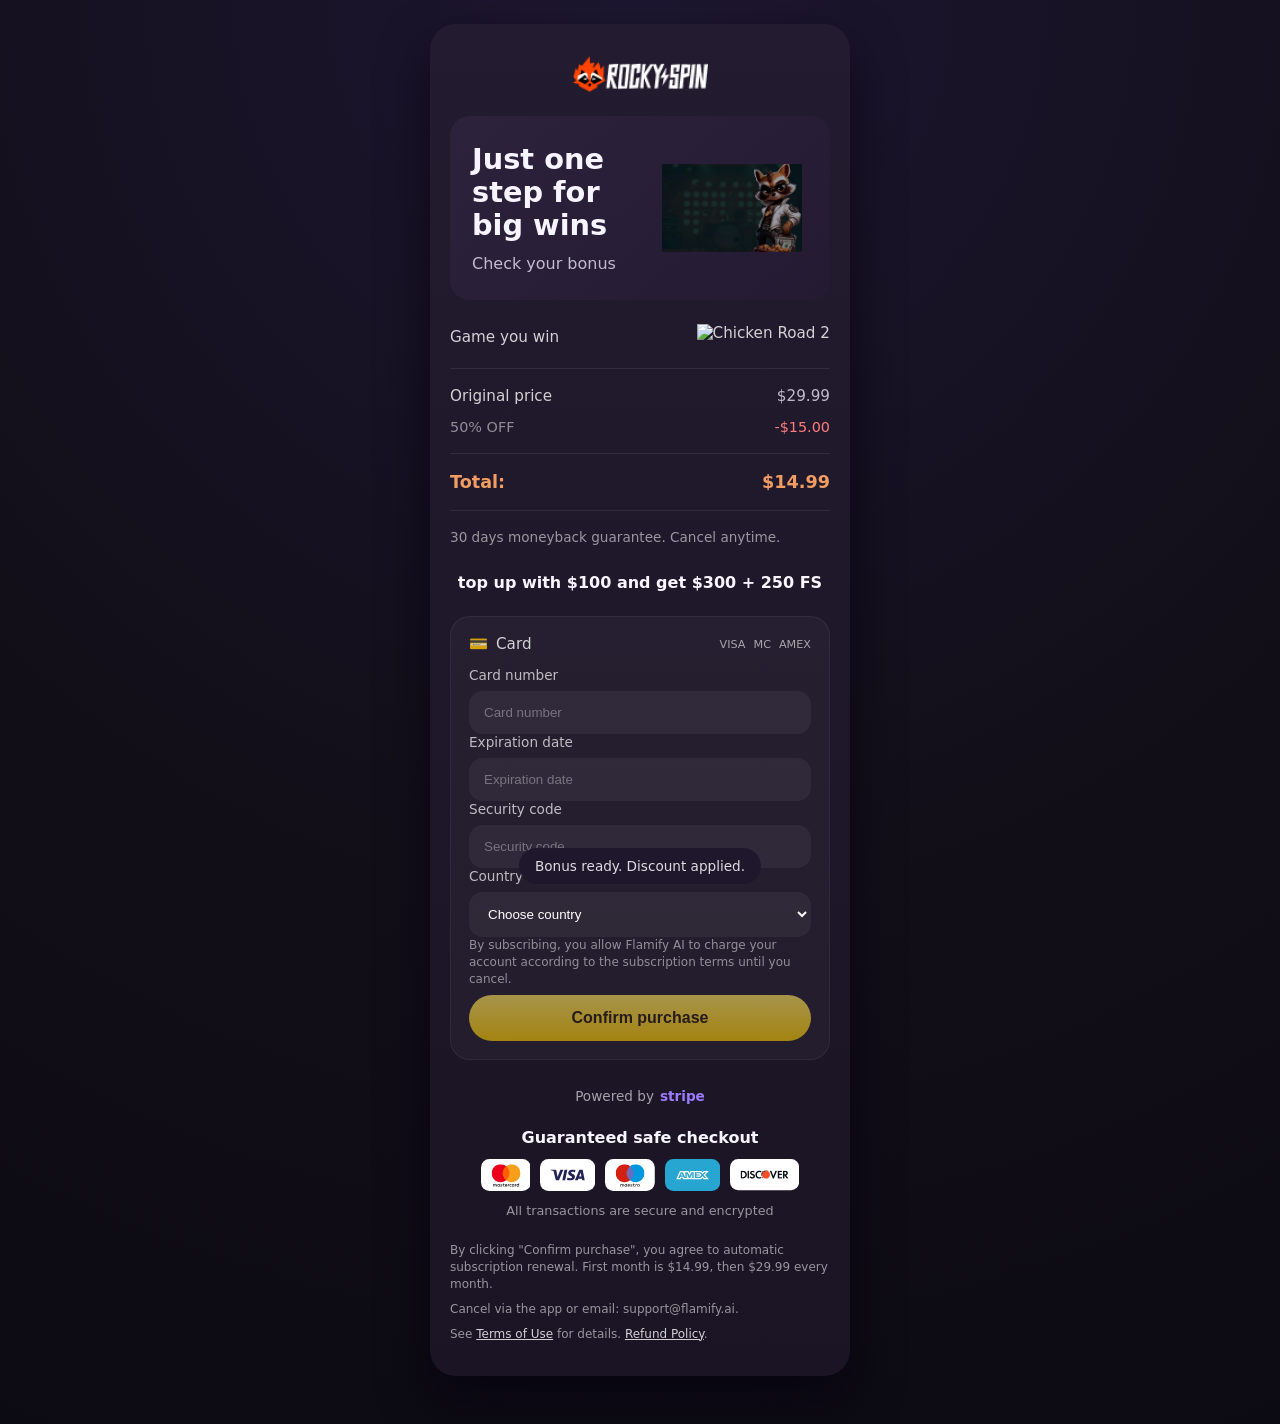
==== commit 0d3dd51c: "Add legal pages and adjust layout spacing" ====
--- a/index.html
+++ b/index.html
@@ -139,8 +139,8 @@
         </p>
         <p>Cancel via the app or email: support@flamify.ai.</p>
         <p>
-          See <a href="#" aria-label="Terms of use">Terms of Use</a> for details.
-          <a href="#" aria-label="Refund policy">Refund Policy</a>.
+          See <a href="terms.html" aria-label="Terms of use">Terms of Use</a> for details.
+          <a href="refund.html" aria-label="Refund policy">Refund Policy</a>.
         </p>
       </section>
     </main>
--- a/styles.css
+++ b/styles.css
@@ -16,52 +16,52 @@
   background: radial-gradient(circle at top, #1d1631 0%, #120f19 55%, #0c0a12 100%);
   display: flex;
   justify-content: center;
-  padding: 16px 12px 40px;
+  padding: 24px 16px 48px;
 }
 
 .paywall {
   width: min(420px, 100%);
   background: linear-gradient(180deg, #231b2f 0%, #1a1424 100%);
   border-radius: 26px;
-  padding: 18px 18px 28px;
+  padding: 22px 20px 34px;
   box-shadow: 0 24px 50px rgba(5, 3, 14, 0.7);
   display: flex;
   flex-direction: column;
-  gap: 18px;
+  gap: 24px;
 }
 
 .paywall__header {
   display: flex;
   justify-content: center;
-  padding-top: 6px;
+  padding-top: 10px;
 }
 
 .brand-logo {
-  height: 34px;
+  height: 36px;
   width: auto;
 }
 
 .hero {
   border-radius: 20px;
-  padding: 18px;
+  padding: 22px;
   background: linear-gradient(140deg, #2c223b, #241b33);
   display: grid;
-  grid-template-columns: 1.1fr 0.9fr;
-  align-items: center;
-  gap: 12px;
+  grid-template-columns: 1.05fr 0.95fr;
+  align-items: center;
+  gap: 16px;
 }
 
 .hero__copy h1 {
-  font-size: 1.6rem;
+  font-size: 1.8rem;
   font-weight: 700;
   line-height: 1.15;
 }
 
 .hero__subtitle {
-  margin-top: 8px;
+  margin-top: 12px;
   color: #f6f0ff;
   opacity: 0.75;
-  font-size: 0.95rem;
+  font-size: 1rem;
 }
 
 .hero__media {
@@ -71,15 +71,15 @@
 }
 
 .hero__media img {
-  width: 120px;
-  height: 120px;
+  width: 140px;
+  height: 140px;
   object-fit: contain;
 }
 
 .summary {
   display: flex;
   flex-direction: column;
-  gap: 10px;
+  gap: 14px;
   font-size: 0.95rem;
   color: rgba(255, 255, 255, 0.8);
 }
@@ -117,6 +117,7 @@
 .summary__divider {
   height: 1px;
   background: rgba(255, 255, 255, 0.08);
+  margin: 4px 0;
 }
 
 .summary__note {
@@ -127,18 +128,19 @@
 .promo {
   text-align: center;
   font-weight: 600;
-  font-size: 0.95rem;
+  font-size: 1rem;
   color: #f8f5ff;
+  margin-top: 4px;
 }
 
 .card {
   border-radius: 20px;
-  padding: 16px;
+  padding: 18px;
   background: rgba(255, 255, 255, 0.03);
   border: 1px solid rgba(255, 255, 255, 0.06);
   display: flex;
   flex-direction: column;
-  gap: 12px;
+  gap: 14px;
 }
 
 .card__header {
@@ -164,7 +166,7 @@
 
 .field {
   display: grid;
-  gap: 6px;
+  gap: 8px;
   font-size: 0.85rem;
   color: rgba(255, 255, 255, 0.7);
 }
@@ -172,7 +174,7 @@
 .field input,
 .field select {
   width: 100%;
-  padding: 12px 14px;
+  padding: 13px 14px;
   border-radius: 14px;
   border: 1px solid transparent;
   background: rgba(255, 255, 255, 0.05);
@@ -204,7 +206,7 @@
 }
 
 .cta {
-  margin-top: 6px;
+  margin-top: 8px;
   width: 100%;
   padding: 14px 16px;
   border-radius: 999px;
@@ -243,6 +245,7 @@
   gap: 6px;
   font-size: 0.85rem;
   color: rgba(255, 255, 255, 0.6);
+  margin-top: 4px;
 }
 
 .brand-footer strong {
@@ -253,7 +256,7 @@
   text-align: center;
   display: flex;
   flex-direction: column;
-  gap: 10px;
+  gap: 12px;
 }
 
 .security__title {
@@ -283,7 +286,7 @@
   color: rgba(255, 255, 255, 0.55);
   display: flex;
   flex-direction: column;
-  gap: 6px;
+  gap: 8px;
   line-height: 1.4;
 }
 
@@ -295,7 +298,7 @@
 .toast {
   position: fixed;
   left: 50%;
-  bottom: 12px;
+  bottom: 16px;
   transform: translateX(-50%);
   background: rgba(31, 24, 45, 0.95);
   padding: 10px 16px;
@@ -312,6 +315,42 @@
   opacity: 1;
 }
 
+.document {
+  width: min(720px, 100%);
+  margin: 24px auto;
+  padding: 24px 20px 40px;
+  background: linear-gradient(180deg, #231b2f 0%, #1a1424 100%);
+  border-radius: 20px;
+  box-shadow: 0 24px 50px rgba(5, 3, 14, 0.7);
+  display: flex;
+  flex-direction: column;
+  gap: 16px;
+  line-height: 1.6;
+}
+
+.document h1 {
+  font-size: 1.8rem;
+}
+
+.document h2 {
+  font-size: 1.1rem;
+  margin-top: 8px;
+}
+
+.document a {
+  color: #f8f5ff;
+}
+
+.document__back {
+  font-size: 0.9rem;
+  text-decoration: none;
+  color: rgba(255, 255, 255, 0.7);
+}
+
+.document__back:hover {
+  color: #fff;
+}
+
 @media (max-width: 360px) {
   .hero {
     grid-template-columns: 1fr;
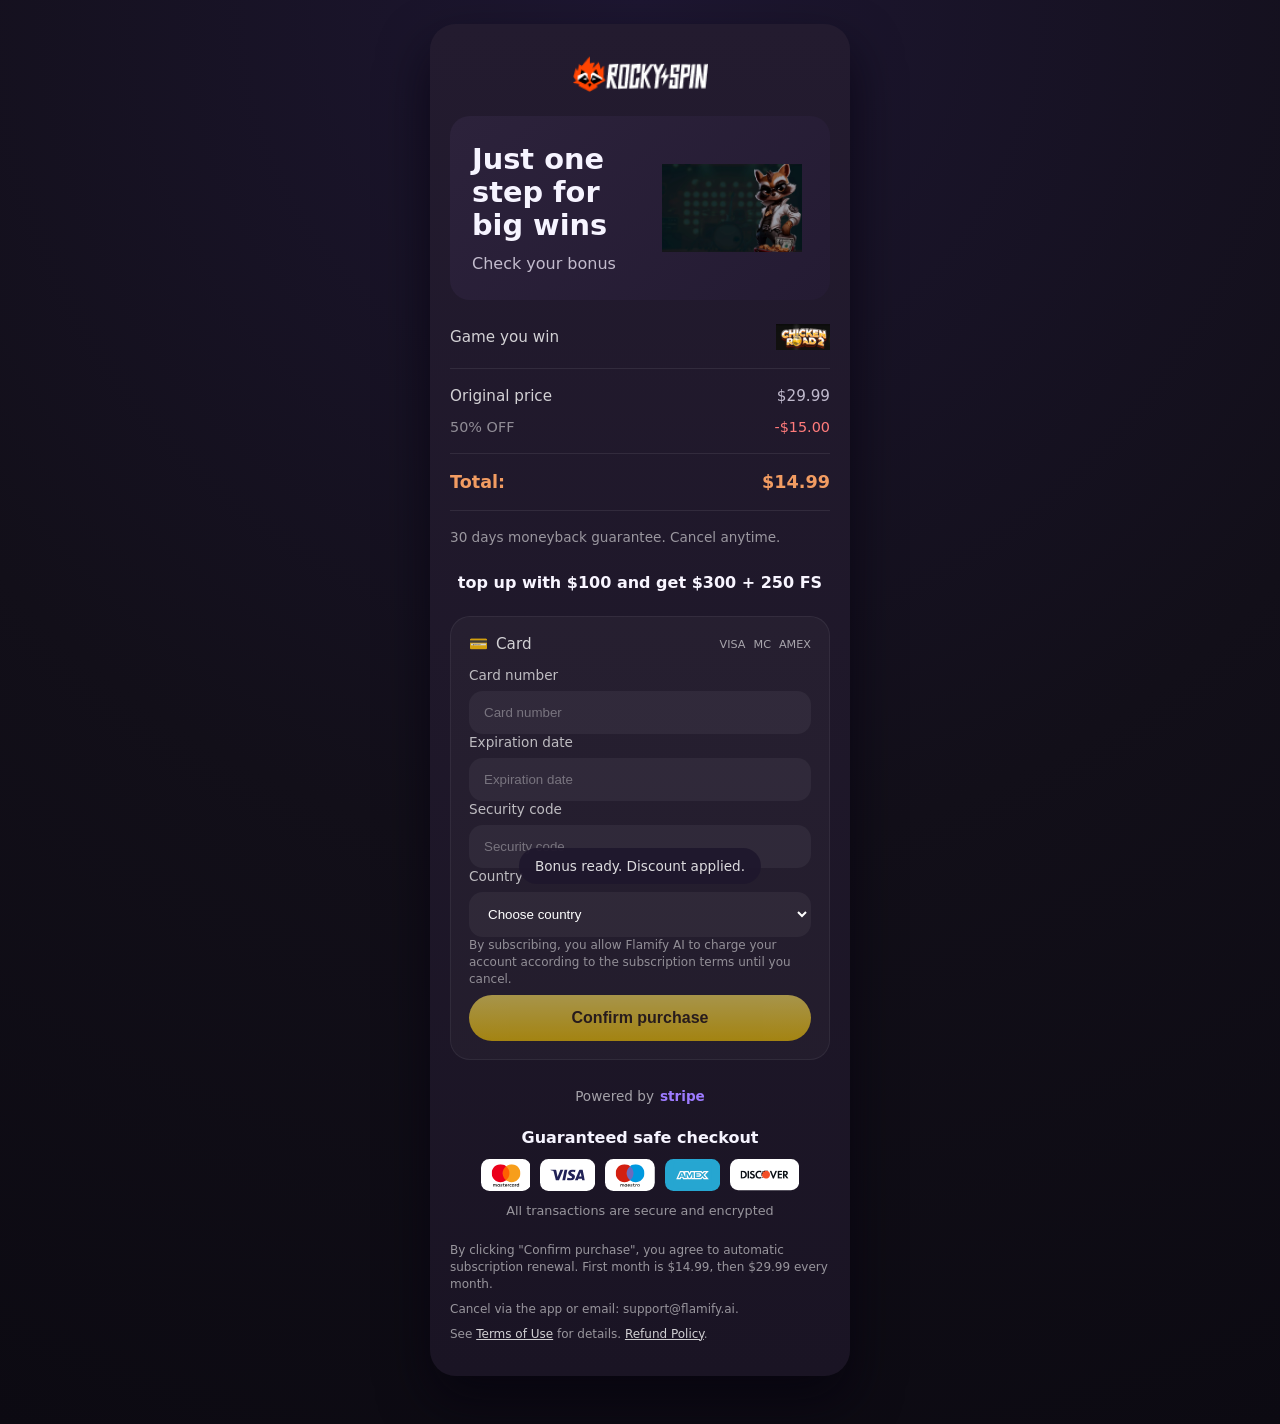
==== commit de27b3da: "Fix image source in summary section" ====
--- a/index.html
+++ b/index.html
@@ -25,7 +25,7 @@
       <section class="summary" aria-live="polite">
         <div class="summary__row">
           <span>Game you win</span>
-          <img class="summary__logo" src="rs/logo_rc" alt="Chicken Road 2" />
+          <img class="summary__logo" src="rs/logo_rc.png" alt="Chicken Road 2" />
         </div>
         <div class="summary__divider"></div>
         <div class="summary__row">
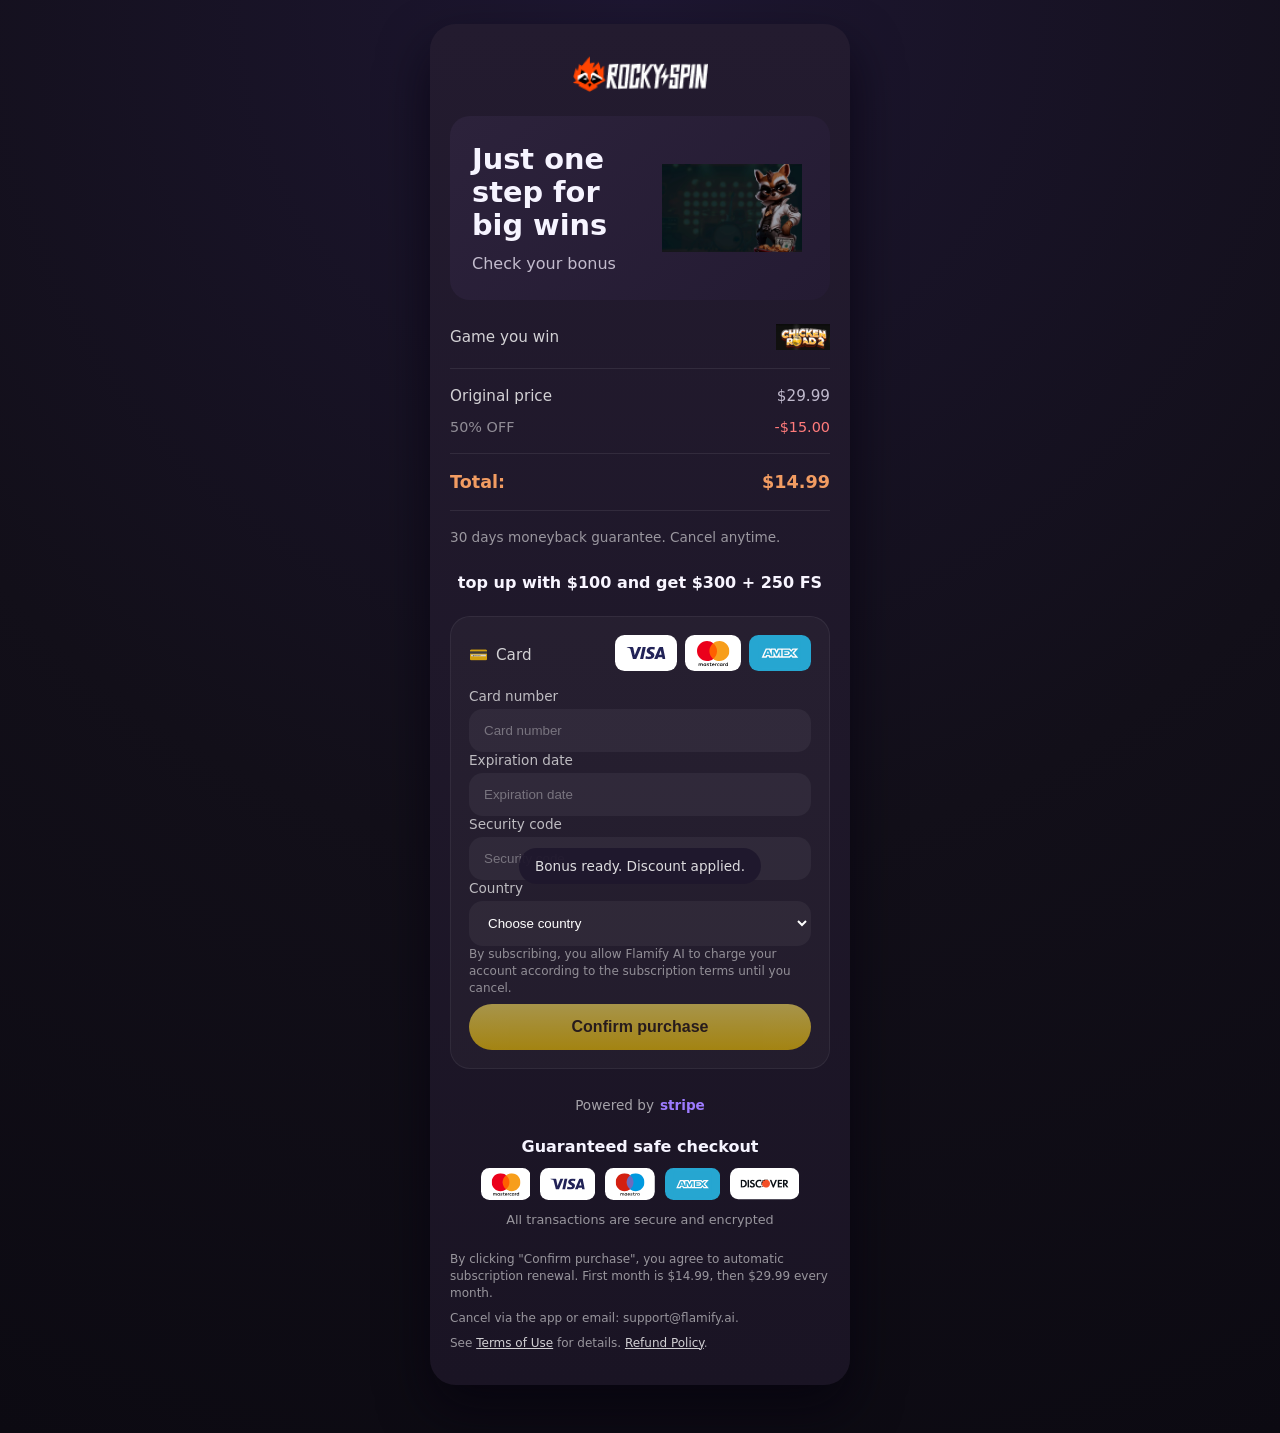
==== commit 948bdf97: "Replace brand names with SVG icons in index.html" ====
--- a/index.html
+++ b/index.html
@@ -54,9 +54,9 @@
             <span>Card</span>
           </div>
           <div class="card__brands">
-            <span>VISA</span>
-            <span>MC</span>
-            <span>AMEX</span>
+            <span><svg width="62" height="36" viewBox="0 0 62 36" fill="none" xmlns="http://www.w3.org/2000/svg"><rect width="62" height="36" rx="9.46032" fill="white"></rect><g clip-path="url(#clip0_13_12587)"><path d="M31.6683 15.7087C31.6461 17.4588 33.2279 18.4354 34.4196 19.0161C35.6439 19.6118 36.0551 19.9938 36.0502 20.5267C36.0411 21.342 35.0737 21.7019 34.1684 21.7159C32.5889 21.7403 31.6705 21.2894 30.9405 20.9484L30.3715 23.6108C31.104 23.9483 32.4603 24.2427 33.8668 24.2556C37.1685 24.2556 39.3284 22.6259 39.3401 20.099C39.3531 16.8921 34.9044 16.7146 34.9348 15.2812C34.9452 14.8465 35.36 14.3827 36.2688 14.2648C36.7186 14.2052 37.9604 14.1596 39.3683 14.8079L39.9208 12.232C39.1637 11.9563 38.1906 11.6923 36.9791 11.6923C33.8716 11.6923 31.6859 13.3443 31.6683 15.7087ZM45.2305 11.9142C44.6276 11.9142 44.1195 12.2659 43.8928 12.8055L39.1766 24.0664H42.4758L43.1323 22.252H47.1639L47.5447 24.0664H50.4526L47.9151 11.9142H45.2305ZM45.692 15.197L46.6441 19.7603H44.0366L45.692 15.197ZM27.6682 11.9144L25.0676 24.0663H28.2115L30.8108 11.9141L27.6682 11.9144ZM23.0173 11.9144L19.7451 20.1855L18.4214 13.1526C18.2661 12.3675 17.6527 11.9142 16.9716 11.9142H11.6224L11.5475 12.2671C12.6456 12.5054 13.8933 12.8897 14.6493 13.301C15.1119 13.5522 15.2438 13.7718 15.3957 14.3687L17.9028 24.0664H21.2251L26.3186 11.9142L23.0173 11.9144Z" fill="url(#paint0_linear_13_12587)"></path></g><defs><linearGradient id="paint0_linear_13_12587" x1="1800.17" y1="49.4576" x2="1836.53" y2="-1240.81" gradientUnits="userSpaceOnUse"><stop stop-color="#222357"></stop><stop offset="1" stop-color="#254AA5"></stop></linearGradient><clipPath id="clip0_13_12587"><rect width="38.9056" height="12.6138" fill="white" transform="translate(11.5472 11.6931)"></rect></clipPath></defs></svg></span>
+            <span><svg width="56" height="36" viewBox="0 0 56 36" fill="none" xmlns="http://www.w3.org/2000/svg"><rect width="56" height="36" rx="9.46032" fill="white"></rect><g clip-path="url(#clip0_13_12581)"><path d="M17.9016 31.104V29.4343C17.9016 28.7941 17.5119 28.3767 16.8439 28.3767C16.51 28.3767 16.1482 28.4881 15.8977 28.8499C15.703 28.5437 15.4247 28.3767 15.0072 28.3767C14.7288 28.3767 14.4507 28.4602 14.228 28.7663V28.4324H13.6436V31.104H14.228V29.629C14.228 29.156 14.4785 28.9333 14.8682 28.9333C15.2576 28.9333 15.4526 29.1838 15.4526 29.629V31.104H16.037V29.629C16.037 29.156 16.3151 28.9333 16.6769 28.9333C17.0666 28.9333 17.2614 29.1838 17.2614 29.629V31.104H17.9016ZM26.5564 28.4324H25.6103V27.6254H25.0259V28.4324H24.4971V28.961H25.0257V30.1856C25.0257 30.798 25.2762 31.1596 25.9442 31.1596C26.1947 31.1596 26.4728 31.0762 26.6678 30.9649L26.5007 30.4639C26.3338 30.5752 26.139 30.6031 25.9998 30.6031C25.7216 30.6031 25.6103 30.4362 25.6103 30.1578V28.961H26.5564V28.4324ZM31.5101 28.3766C31.1762 28.3766 30.9536 28.5437 30.8144 28.7663V28.4324H30.2299V31.104H30.8144V29.6012C30.8144 29.156 31.0091 28.9055 31.3709 28.9055C31.4822 28.9055 31.6214 28.9334 31.7327 28.9612L31.8997 28.4046C31.7883 28.3767 31.6214 28.3767 31.5101 28.3767M24.024 28.6551C23.7456 28.4603 23.356 28.3769 22.9386 28.3769C22.2707 28.3769 21.8255 28.7108 21.8255 29.2396C21.8255 29.6849 22.1594 29.9353 22.7438 30.0188L23.0221 30.0467C23.3283 30.1022 23.4952 30.1858 23.4952 30.325C23.4952 30.5197 23.2726 30.6589 22.8829 30.6589C22.4932 30.6589 22.1872 30.5197 21.9923 30.3806L21.7141 30.8258C22.0202 31.0485 22.4377 31.1598 22.855 31.1598C23.6343 31.1598 24.0796 30.7981 24.0796 30.2971C24.0796 29.824 23.7178 29.5735 23.1612 29.4901L22.8829 29.4622C22.6324 29.4343 22.4377 29.3788 22.4377 29.2118C22.4377 29.0169 22.6324 28.9056 22.9386 28.9056C23.2726 28.9056 23.6065 29.0447 23.7735 29.1282L24.024 28.6551ZM39.5528 28.3769C39.2188 28.3769 38.9962 28.5438 38.857 28.7664V28.4325H38.2726V31.1041H38.857V29.6014C38.857 29.1561 39.0518 28.9056 39.4135 28.9056C39.525 28.9056 39.6642 28.9335 39.7755 28.9613L39.9424 28.4048C39.8311 28.3769 39.6642 28.3769 39.5528 28.3769ZM32.0945 29.7683C32.0945 30.5753 32.651 31.1598 33.5138 31.1598C33.9034 31.1598 34.1817 31.0763 34.4599 30.8537L34.1817 30.3806C33.9591 30.5476 33.7364 30.631 33.4859 30.631C33.0128 30.631 32.6789 30.2971 32.6789 29.7683C32.6789 29.2674 33.0128 28.9334 33.4859 28.9056C33.7364 28.9056 33.9591 28.9891 34.1817 29.1561L34.4599 28.683C34.1817 28.4603 33.9034 28.3769 33.5138 28.3769C32.651 28.3769 32.0945 28.9613 32.0945 29.7683ZM37.4934 29.7683V28.4325H36.909V28.7664C36.7142 28.5161 36.4359 28.3769 36.0741 28.3769C35.3227 28.3769 34.7383 28.9613 34.7383 29.7683C34.7383 30.5753 35.3227 31.1598 36.0741 31.1598C36.4637 31.1598 36.7421 31.0207 36.909 30.7702V31.1041H37.4934V29.7683ZM35.3505 29.7683C35.3505 29.2952 35.6567 28.9056 36.1575 28.9056C36.6306 28.9056 36.9647 29.2674 36.9647 29.7683C36.9647 30.2414 36.6306 30.631 36.1575 30.631C35.6567 30.6031 35.3505 30.2414 35.3505 29.7683ZM28.3654 28.3769C27.5861 28.3769 27.0295 28.9334 27.0295 29.7683C27.0295 30.6032 27.586 31.1598 28.3932 31.1598C28.7827 31.1598 29.1724 31.0485 29.4786 30.7981L29.2002 30.3806C28.9776 30.5476 28.6993 30.6589 28.421 30.6589C28.0592 30.6589 27.6974 30.4919 27.6139 30.0187H29.5899V29.7962C29.6178 28.9334 29.1169 28.3769 28.3654 28.3769ZM28.3653 28.8777C28.7269 28.8777 28.9776 29.1005 29.0331 29.5179H27.6417C27.6973 29.1561 27.9478 28.8777 28.3653 28.8777ZM42.8644 29.7683V27.375H42.28V28.7664C42.0851 28.5161 41.8068 28.3769 41.445 28.3769C40.6937 28.3769 40.1092 28.9613 40.1092 29.7683C40.1092 30.5753 40.6937 31.1598 41.445 31.1598C41.8347 31.1598 42.113 31.0207 42.28 30.7702V31.1041H42.8644V29.7683ZM40.7215 29.7683C40.7215 29.2952 41.0276 28.9056 41.5286 28.9056C42.0017 28.9056 42.3356 29.2674 42.3356 29.7683C42.3356 30.2414 42.0017 30.631 41.5286 30.631C41.0276 30.6031 40.7215 30.2414 40.7215 29.7683ZM21.1852 29.7683V28.4325H20.6008V28.7664C20.4059 28.5161 20.1277 28.3769 19.7659 28.3769C19.0145 28.3769 18.4301 28.9613 18.4301 29.7683C18.4301 30.5753 19.0145 31.1598 19.7659 31.1598C20.1555 31.1598 20.4338 31.0207 20.6008 30.7702V31.1041H21.1852V29.7683ZM19.0145 29.7683C19.0145 29.2952 19.3206 28.9056 19.8215 28.9056C20.2946 28.9056 20.6287 29.2674 20.6287 29.7683C20.6287 30.2414 20.2946 30.631 19.8215 30.631C19.3206 30.6031 19.0145 30.2414 19.0145 29.7683Z" fill="black"></path><path d="M23.8291 8.14453H32.5953V23.896H23.8291V8.14453Z" fill="#FF5F00"></path><path d="M24.386 16.0186C24.386 12.8183 25.8888 9.97959 28.1985 8.14279C26.5011 6.807 24.3582 5.99998 22.0206 5.99998C16.4823 5.99998 12.0018 10.4805 12.0018 16.0186C12.0018 21.5567 16.4823 26.0372 22.0204 26.0372C24.3581 26.0372 26.5009 25.2302 28.1985 23.8943C25.8888 22.0854 24.386 19.2189 24.386 16.0186Z" fill="#EB001B"></path><path d="M44.4229 16.0186C44.4229 21.5566 39.9424 26.0372 34.4043 26.0372C32.0666 26.0372 29.9238 25.2302 28.2262 23.8943C30.5639 22.0576 32.0388 19.219 32.0388 16.0186C32.0388 12.8183 30.536 9.9796 28.2262 8.14281C29.9237 6.80702 32.0666 6 34.4043 6C39.9424 6 44.4229 10.5084 44.4229 16.0186Z" fill="#F79E1B"></path></g><defs><clipPath id="clip0_13_12581"><rect width="32.4568" height="25.2275" fill="white" transform="translate(12 6)"></rect></clipPath></defs></svg></span>
+            <span><svg xmlns="http://www.w3.org/2000/svg" width="62" height="36" viewBox="0 0 62 36" fill="none"><rect width="62" height="36" rx="9.46032" fill="#26A6D1"></rect><path d="M12.6209 3.00049H49.3163C50.7632 3.00049 51.9374 4.17468 51.9374 5.62284V30.5232C51.9374 31.9701 50.7632 33.1443 49.3163 33.1443H12.6209C11.1728 33.1444 9.99988 31.9701 9.99988 30.5234V5.62284C9.99988 4.17468 11.1741 3.00049 12.6209 3.00049Z" fill="#26A6D1"></path><path d="M16.7623 13.4849L12.621 22.6496H17.5788L18.1934 21.1883H19.5983L20.2129 22.6496H25.6701V21.5343L26.1563 22.6496H28.9792L29.4655 21.5107V22.6496H40.8148L42.1949 21.2263L43.4871 22.6496L49.3164 22.6614L45.1619 18.0928L49.3164 13.4849H43.5775L42.2341 14.8818L40.9826 13.4849H28.6359L27.5757 15.8504L26.4907 13.4849H21.5432V14.5622L20.9928 13.4849H16.7623ZM17.7216 14.7863H20.1383L22.8853 21.0009V14.7863H25.5326L27.6544 19.2421L29.6098 14.7863H32.2439V21.3626H30.6411L30.628 16.2094L28.2913 21.3626H26.8575L24.5077 16.2094V21.3626H21.2103L20.5852 19.8882H17.2079L16.5841 21.3613H14.8174L17.7216 14.7863ZM33.7103 14.7863H40.2277L42.221 16.9395L44.2786 14.7863H46.272L43.2433 18.0915L46.272 21.3587H44.1882L42.1949 19.1805L40.1268 21.3587H33.7103V14.7863ZM18.8973 15.8989L17.7846 18.5253H20.0087L18.8973 15.8989ZM35.3197 16.1479V17.3484H38.8752V18.6864H35.3197V19.997H39.3078L41.1608 18.0666L39.3864 16.1467H35.3197V16.1479Z" fill="#FFFCFC"></path></svg></span>
           </div>
         </div>
 
--- a/styles.css
+++ b/styles.css
@@ -166,7 +166,7 @@
 
 .field {
   display: grid;
-  gap: 8px;
+  gap: 5px;
   font-size: 0.85rem;
   color: rgba(255, 255, 255, 0.7);
 }
@@ -180,6 +180,10 @@
   background: rgba(255, 255, 255, 0.05);
   color: #fff;
   transition: border 0.2s ease, box-shadow 0.2s ease, background 0.2s ease;
+}
+.payment-form {
+    gap: 10px;
+    display: grid;
 }
 
 .field input::placeholder {
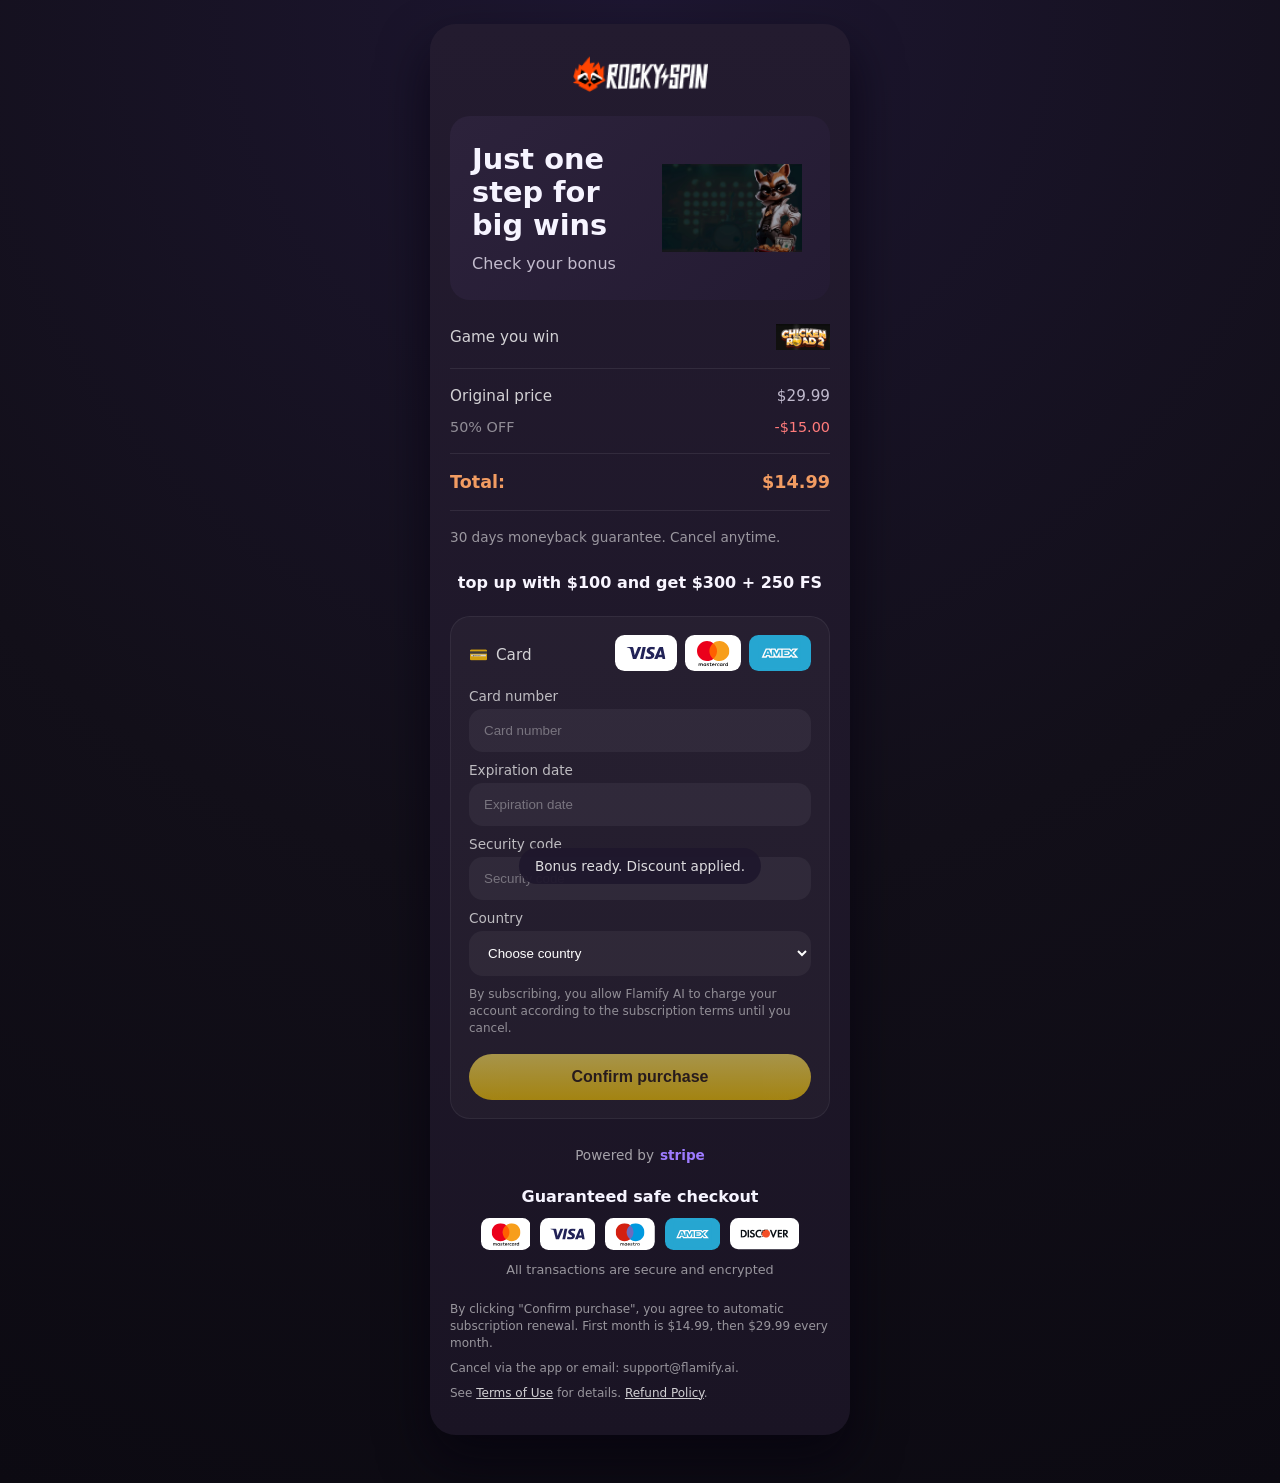
==== commit 8d657022: "Update index.html" ====
--- a/index.html
+++ b/index.html
@@ -54,9 +54,9 @@
             <span>Card</span>
           </div>
           <div class="card__brands">
-            <span><svg width="62" height="36" viewBox="0 0 62 36" fill="none" xmlns="http://www.w3.org/2000/svg"><rect width="62" height="36" rx="9.46032" fill="white"></rect><g clip-path="url(#clip0_13_12587)"><path d="M31.6683 15.7087C31.6461 17.4588 33.2279 18.4354 34.4196 19.0161C35.6439 19.6118 36.0551 19.9938 36.0502 20.5267C36.0411 21.342 35.0737 21.7019 34.1684 21.7159C32.5889 21.7403 31.6705 21.2894 30.9405 20.9484L30.3715 23.6108C31.104 23.9483 32.4603 24.2427 33.8668 24.2556C37.1685 24.2556 39.3284 22.6259 39.3401 20.099C39.3531 16.8921 34.9044 16.7146 34.9348 15.2812C34.9452 14.8465 35.36 14.3827 36.2688 14.2648C36.7186 14.2052 37.9604 14.1596 39.3683 14.8079L39.9208 12.232C39.1637 11.9563 38.1906 11.6923 36.9791 11.6923C33.8716 11.6923 31.6859 13.3443 31.6683 15.7087ZM45.2305 11.9142C44.6276 11.9142 44.1195 12.2659 43.8928 12.8055L39.1766 24.0664H42.4758L43.1323 22.252H47.1639L47.5447 24.0664H50.4526L47.9151 11.9142H45.2305ZM45.692 15.197L46.6441 19.7603H44.0366L45.692 15.197ZM27.6682 11.9144L25.0676 24.0663H28.2115L30.8108 11.9141L27.6682 11.9144ZM23.0173 11.9144L19.7451 20.1855L18.4214 13.1526C18.2661 12.3675 17.6527 11.9142 16.9716 11.9142H11.6224L11.5475 12.2671C12.6456 12.5054 13.8933 12.8897 14.6493 13.301C15.1119 13.5522 15.2438 13.7718 15.3957 14.3687L17.9028 24.0664H21.2251L26.3186 11.9142L23.0173 11.9144Z" fill="url(#paint0_linear_13_12587)"></path></g><defs><linearGradient id="paint0_linear_13_12587" x1="1800.17" y1="49.4576" x2="1836.53" y2="-1240.81" gradientUnits="userSpaceOnUse"><stop stop-color="#222357"></stop><stop offset="1" stop-color="#254AA5"></stop></linearGradient><clipPath id="clip0_13_12587"><rect width="38.9056" height="12.6138" fill="white" transform="translate(11.5472 11.6931)"></rect></clipPath></defs></svg></span>
-            <span><svg width="56" height="36" viewBox="0 0 56 36" fill="none" xmlns="http://www.w3.org/2000/svg"><rect width="56" height="36" rx="9.46032" fill="white"></rect><g clip-path="url(#clip0_13_12581)"><path d="M17.9016 31.104V29.4343C17.9016 28.7941 17.5119 28.3767 16.8439 28.3767C16.51 28.3767 16.1482 28.4881 15.8977 28.8499C15.703 28.5437 15.4247 28.3767 15.0072 28.3767C14.7288 28.3767 14.4507 28.4602 14.228 28.7663V28.4324H13.6436V31.104H14.228V29.629C14.228 29.156 14.4785 28.9333 14.8682 28.9333C15.2576 28.9333 15.4526 29.1838 15.4526 29.629V31.104H16.037V29.629C16.037 29.156 16.3151 28.9333 16.6769 28.9333C17.0666 28.9333 17.2614 29.1838 17.2614 29.629V31.104H17.9016ZM26.5564 28.4324H25.6103V27.6254H25.0259V28.4324H24.4971V28.961H25.0257V30.1856C25.0257 30.798 25.2762 31.1596 25.9442 31.1596C26.1947 31.1596 26.4728 31.0762 26.6678 30.9649L26.5007 30.4639C26.3338 30.5752 26.139 30.6031 25.9998 30.6031C25.7216 30.6031 25.6103 30.4362 25.6103 30.1578V28.961H26.5564V28.4324ZM31.5101 28.3766C31.1762 28.3766 30.9536 28.5437 30.8144 28.7663V28.4324H30.2299V31.104H30.8144V29.6012C30.8144 29.156 31.0091 28.9055 31.3709 28.9055C31.4822 28.9055 31.6214 28.9334 31.7327 28.9612L31.8997 28.4046C31.7883 28.3767 31.6214 28.3767 31.5101 28.3767M24.024 28.6551C23.7456 28.4603 23.356 28.3769 22.9386 28.3769C22.2707 28.3769 21.8255 28.7108 21.8255 29.2396C21.8255 29.6849 22.1594 29.9353 22.7438 30.0188L23.0221 30.0467C23.3283 30.1022 23.4952 30.1858 23.4952 30.325C23.4952 30.5197 23.2726 30.6589 22.8829 30.6589C22.4932 30.6589 22.1872 30.5197 21.9923 30.3806L21.7141 30.8258C22.0202 31.0485 22.4377 31.1598 22.855 31.1598C23.6343 31.1598 24.0796 30.7981 24.0796 30.2971C24.0796 29.824 23.7178 29.5735 23.1612 29.4901L22.8829 29.4622C22.6324 29.4343 22.4377 29.3788 22.4377 29.2118C22.4377 29.0169 22.6324 28.9056 22.9386 28.9056C23.2726 28.9056 23.6065 29.0447 23.7735 29.1282L24.024 28.6551ZM39.5528 28.3769C39.2188 28.3769 38.9962 28.5438 38.857 28.7664V28.4325H38.2726V31.1041H38.857V29.6014C38.857 29.1561 39.0518 28.9056 39.4135 28.9056C39.525 28.9056 39.6642 28.9335 39.7755 28.9613L39.9424 28.4048C39.8311 28.3769 39.6642 28.3769 39.5528 28.3769ZM32.0945 29.7683C32.0945 30.5753 32.651 31.1598 33.5138 31.1598C33.9034 31.1598 34.1817 31.0763 34.4599 30.8537L34.1817 30.3806C33.9591 30.5476 33.7364 30.631 33.4859 30.631C33.0128 30.631 32.6789 30.2971 32.6789 29.7683C32.6789 29.2674 33.0128 28.9334 33.4859 28.9056C33.7364 28.9056 33.9591 28.9891 34.1817 29.1561L34.4599 28.683C34.1817 28.4603 33.9034 28.3769 33.5138 28.3769C32.651 28.3769 32.0945 28.9613 32.0945 29.7683ZM37.4934 29.7683V28.4325H36.909V28.7664C36.7142 28.5161 36.4359 28.3769 36.0741 28.3769C35.3227 28.3769 34.7383 28.9613 34.7383 29.7683C34.7383 30.5753 35.3227 31.1598 36.0741 31.1598C36.4637 31.1598 36.7421 31.0207 36.909 30.7702V31.1041H37.4934V29.7683ZM35.3505 29.7683C35.3505 29.2952 35.6567 28.9056 36.1575 28.9056C36.6306 28.9056 36.9647 29.2674 36.9647 29.7683C36.9647 30.2414 36.6306 30.631 36.1575 30.631C35.6567 30.6031 35.3505 30.2414 35.3505 29.7683ZM28.3654 28.3769C27.5861 28.3769 27.0295 28.9334 27.0295 29.7683C27.0295 30.6032 27.586 31.1598 28.3932 31.1598C28.7827 31.1598 29.1724 31.0485 29.4786 30.7981L29.2002 30.3806C28.9776 30.5476 28.6993 30.6589 28.421 30.6589C28.0592 30.6589 27.6974 30.4919 27.6139 30.0187H29.5899V29.7962C29.6178 28.9334 29.1169 28.3769 28.3654 28.3769ZM28.3653 28.8777C28.7269 28.8777 28.9776 29.1005 29.0331 29.5179H27.6417C27.6973 29.1561 27.9478 28.8777 28.3653 28.8777ZM42.8644 29.7683V27.375H42.28V28.7664C42.0851 28.5161 41.8068 28.3769 41.445 28.3769C40.6937 28.3769 40.1092 28.9613 40.1092 29.7683C40.1092 30.5753 40.6937 31.1598 41.445 31.1598C41.8347 31.1598 42.113 31.0207 42.28 30.7702V31.1041H42.8644V29.7683ZM40.7215 29.7683C40.7215 29.2952 41.0276 28.9056 41.5286 28.9056C42.0017 28.9056 42.3356 29.2674 42.3356 29.7683C42.3356 30.2414 42.0017 30.631 41.5286 30.631C41.0276 30.6031 40.7215 30.2414 40.7215 29.7683ZM21.1852 29.7683V28.4325H20.6008V28.7664C20.4059 28.5161 20.1277 28.3769 19.7659 28.3769C19.0145 28.3769 18.4301 28.9613 18.4301 29.7683C18.4301 30.5753 19.0145 31.1598 19.7659 31.1598C20.1555 31.1598 20.4338 31.0207 20.6008 30.7702V31.1041H21.1852V29.7683ZM19.0145 29.7683C19.0145 29.2952 19.3206 28.9056 19.8215 28.9056C20.2946 28.9056 20.6287 29.2674 20.6287 29.7683C20.6287 30.2414 20.2946 30.631 19.8215 30.631C19.3206 30.6031 19.0145 30.2414 19.0145 29.7683Z" fill="black"></path><path d="M23.8291 8.14453H32.5953V23.896H23.8291V8.14453Z" fill="#FF5F00"></path><path d="M24.386 16.0186C24.386 12.8183 25.8888 9.97959 28.1985 8.14279C26.5011 6.807 24.3582 5.99998 22.0206 5.99998C16.4823 5.99998 12.0018 10.4805 12.0018 16.0186C12.0018 21.5567 16.4823 26.0372 22.0204 26.0372C24.3581 26.0372 26.5009 25.2302 28.1985 23.8943C25.8888 22.0854 24.386 19.2189 24.386 16.0186Z" fill="#EB001B"></path><path d="M44.4229 16.0186C44.4229 21.5566 39.9424 26.0372 34.4043 26.0372C32.0666 26.0372 29.9238 25.2302 28.2262 23.8943C30.5639 22.0576 32.0388 19.219 32.0388 16.0186C32.0388 12.8183 30.536 9.9796 28.2262 8.14281C29.9237 6.80702 32.0666 6 34.4043 6C39.9424 6 44.4229 10.5084 44.4229 16.0186Z" fill="#F79E1B"></path></g><defs><clipPath id="clip0_13_12581"><rect width="32.4568" height="25.2275" fill="white" transform="translate(12 6)"></rect></clipPath></defs></svg></span>
-            <span><svg xmlns="http://www.w3.org/2000/svg" width="62" height="36" viewBox="0 0 62 36" fill="none"><rect width="62" height="36" rx="9.46032" fill="#26A6D1"></rect><path d="M12.6209 3.00049H49.3163C50.7632 3.00049 51.9374 4.17468 51.9374 5.62284V30.5232C51.9374 31.9701 50.7632 33.1443 49.3163 33.1443H12.6209C11.1728 33.1444 9.99988 31.9701 9.99988 30.5234V5.62284C9.99988 4.17468 11.1741 3.00049 12.6209 3.00049Z" fill="#26A6D1"></path><path d="M16.7623 13.4849L12.621 22.6496H17.5788L18.1934 21.1883H19.5983L20.2129 22.6496H25.6701V21.5343L26.1563 22.6496H28.9792L29.4655 21.5107V22.6496H40.8148L42.1949 21.2263L43.4871 22.6496L49.3164 22.6614L45.1619 18.0928L49.3164 13.4849H43.5775L42.2341 14.8818L40.9826 13.4849H28.6359L27.5757 15.8504L26.4907 13.4849H21.5432V14.5622L20.9928 13.4849H16.7623ZM17.7216 14.7863H20.1383L22.8853 21.0009V14.7863H25.5326L27.6544 19.2421L29.6098 14.7863H32.2439V21.3626H30.6411L30.628 16.2094L28.2913 21.3626H26.8575L24.5077 16.2094V21.3626H21.2103L20.5852 19.8882H17.2079L16.5841 21.3613H14.8174L17.7216 14.7863ZM33.7103 14.7863H40.2277L42.221 16.9395L44.2786 14.7863H46.272L43.2433 18.0915L46.272 21.3587H44.1882L42.1949 19.1805L40.1268 21.3587H33.7103V14.7863ZM18.8973 15.8989L17.7846 18.5253H20.0087L18.8973 15.8989ZM35.3197 16.1479V17.3484H38.8752V18.6864H35.3197V19.997H39.3078L41.1608 18.0666L39.3864 16.1467H35.3197V16.1479Z" fill="#FFFCFC"></path></svg></span>
+            <div><svg width="62" height="36" viewBox="0 0 62 36" fill="none" xmlns="http://www.w3.org/2000/svg"><rect width="62" height="36" rx="9.46032" fill="white"></rect><g clip-path="url(#clip0_13_12587)"><path d="M31.6683 15.7087C31.6461 17.4588 33.2279 18.4354 34.4196 19.0161C35.6439 19.6118 36.0551 19.9938 36.0502 20.5267C36.0411 21.342 35.0737 21.7019 34.1684 21.7159C32.5889 21.7403 31.6705 21.2894 30.9405 20.9484L30.3715 23.6108C31.104 23.9483 32.4603 24.2427 33.8668 24.2556C37.1685 24.2556 39.3284 22.6259 39.3401 20.099C39.3531 16.8921 34.9044 16.7146 34.9348 15.2812C34.9452 14.8465 35.36 14.3827 36.2688 14.2648C36.7186 14.2052 37.9604 14.1596 39.3683 14.8079L39.9208 12.232C39.1637 11.9563 38.1906 11.6923 36.9791 11.6923C33.8716 11.6923 31.6859 13.3443 31.6683 15.7087ZM45.2305 11.9142C44.6276 11.9142 44.1195 12.2659 43.8928 12.8055L39.1766 24.0664H42.4758L43.1323 22.252H47.1639L47.5447 24.0664H50.4526L47.9151 11.9142H45.2305ZM45.692 15.197L46.6441 19.7603H44.0366L45.692 15.197ZM27.6682 11.9144L25.0676 24.0663H28.2115L30.8108 11.9141L27.6682 11.9144ZM23.0173 11.9144L19.7451 20.1855L18.4214 13.1526C18.2661 12.3675 17.6527 11.9142 16.9716 11.9142H11.6224L11.5475 12.2671C12.6456 12.5054 13.8933 12.8897 14.6493 13.301C15.1119 13.5522 15.2438 13.7718 15.3957 14.3687L17.9028 24.0664H21.2251L26.3186 11.9142L23.0173 11.9144Z" fill="url(#paint0_linear_13_12587)"></path></g><defs><linearGradient id="paint0_linear_13_12587" x1="1800.17" y1="49.4576" x2="1836.53" y2="-1240.81" gradientUnits="userSpaceOnUse"><stop stop-color="#222357"></stop><stop offset="1" stop-color="#254AA5"></stop></linearGradient><clipPath id="clip0_13_12587"><rect width="38.9056" height="12.6138" fill="white" transform="translate(11.5472 11.6931)"></rect></clipPath></defs></svg></div>
+            <div><svg width="56" height="36" viewBox="0 0 56 36" fill="none" xmlns="http://www.w3.org/2000/svg"><rect width="56" height="36" rx="9.46032" fill="white"></rect><g clip-path="url(#clip0_13_12581)"><path d="M17.9016 31.104V29.4343C17.9016 28.7941 17.5119 28.3767 16.8439 28.3767C16.51 28.3767 16.1482 28.4881 15.8977 28.8499C15.703 28.5437 15.4247 28.3767 15.0072 28.3767C14.7288 28.3767 14.4507 28.4602 14.228 28.7663V28.4324H13.6436V31.104H14.228V29.629C14.228 29.156 14.4785 28.9333 14.8682 28.9333C15.2576 28.9333 15.4526 29.1838 15.4526 29.629V31.104H16.037V29.629C16.037 29.156 16.3151 28.9333 16.6769 28.9333C17.0666 28.9333 17.2614 29.1838 17.2614 29.629V31.104H17.9016ZM26.5564 28.4324H25.6103V27.6254H25.0259V28.4324H24.4971V28.961H25.0257V30.1856C25.0257 30.798 25.2762 31.1596 25.9442 31.1596C26.1947 31.1596 26.4728 31.0762 26.6678 30.9649L26.5007 30.4639C26.3338 30.5752 26.139 30.6031 25.9998 30.6031C25.7216 30.6031 25.6103 30.4362 25.6103 30.1578V28.961H26.5564V28.4324ZM31.5101 28.3766C31.1762 28.3766 30.9536 28.5437 30.8144 28.7663V28.4324H30.2299V31.104H30.8144V29.6012C30.8144 29.156 31.0091 28.9055 31.3709 28.9055C31.4822 28.9055 31.6214 28.9334 31.7327 28.9612L31.8997 28.4046C31.7883 28.3767 31.6214 28.3767 31.5101 28.3767M24.024 28.6551C23.7456 28.4603 23.356 28.3769 22.9386 28.3769C22.2707 28.3769 21.8255 28.7108 21.8255 29.2396C21.8255 29.6849 22.1594 29.9353 22.7438 30.0188L23.0221 30.0467C23.3283 30.1022 23.4952 30.1858 23.4952 30.325C23.4952 30.5197 23.2726 30.6589 22.8829 30.6589C22.4932 30.6589 22.1872 30.5197 21.9923 30.3806L21.7141 30.8258C22.0202 31.0485 22.4377 31.1598 22.855 31.1598C23.6343 31.1598 24.0796 30.7981 24.0796 30.2971C24.0796 29.824 23.7178 29.5735 23.1612 29.4901L22.8829 29.4622C22.6324 29.4343 22.4377 29.3788 22.4377 29.2118C22.4377 29.0169 22.6324 28.9056 22.9386 28.9056C23.2726 28.9056 23.6065 29.0447 23.7735 29.1282L24.024 28.6551ZM39.5528 28.3769C39.2188 28.3769 38.9962 28.5438 38.857 28.7664V28.4325H38.2726V31.1041H38.857V29.6014C38.857 29.1561 39.0518 28.9056 39.4135 28.9056C39.525 28.9056 39.6642 28.9335 39.7755 28.9613L39.9424 28.4048C39.8311 28.3769 39.6642 28.3769 39.5528 28.3769ZM32.0945 29.7683C32.0945 30.5753 32.651 31.1598 33.5138 31.1598C33.9034 31.1598 34.1817 31.0763 34.4599 30.8537L34.1817 30.3806C33.9591 30.5476 33.7364 30.631 33.4859 30.631C33.0128 30.631 32.6789 30.2971 32.6789 29.7683C32.6789 29.2674 33.0128 28.9334 33.4859 28.9056C33.7364 28.9056 33.9591 28.9891 34.1817 29.1561L34.4599 28.683C34.1817 28.4603 33.9034 28.3769 33.5138 28.3769C32.651 28.3769 32.0945 28.9613 32.0945 29.7683ZM37.4934 29.7683V28.4325H36.909V28.7664C36.7142 28.5161 36.4359 28.3769 36.0741 28.3769C35.3227 28.3769 34.7383 28.9613 34.7383 29.7683C34.7383 30.5753 35.3227 31.1598 36.0741 31.1598C36.4637 31.1598 36.7421 31.0207 36.909 30.7702V31.1041H37.4934V29.7683ZM35.3505 29.7683C35.3505 29.2952 35.6567 28.9056 36.1575 28.9056C36.6306 28.9056 36.9647 29.2674 36.9647 29.7683C36.9647 30.2414 36.6306 30.631 36.1575 30.631C35.6567 30.6031 35.3505 30.2414 35.3505 29.7683ZM28.3654 28.3769C27.5861 28.3769 27.0295 28.9334 27.0295 29.7683C27.0295 30.6032 27.586 31.1598 28.3932 31.1598C28.7827 31.1598 29.1724 31.0485 29.4786 30.7981L29.2002 30.3806C28.9776 30.5476 28.6993 30.6589 28.421 30.6589C28.0592 30.6589 27.6974 30.4919 27.6139 30.0187H29.5899V29.7962C29.6178 28.9334 29.1169 28.3769 28.3654 28.3769ZM28.3653 28.8777C28.7269 28.8777 28.9776 29.1005 29.0331 29.5179H27.6417C27.6973 29.1561 27.9478 28.8777 28.3653 28.8777ZM42.8644 29.7683V27.375H42.28V28.7664C42.0851 28.5161 41.8068 28.3769 41.445 28.3769C40.6937 28.3769 40.1092 28.9613 40.1092 29.7683C40.1092 30.5753 40.6937 31.1598 41.445 31.1598C41.8347 31.1598 42.113 31.0207 42.28 30.7702V31.1041H42.8644V29.7683ZM40.7215 29.7683C40.7215 29.2952 41.0276 28.9056 41.5286 28.9056C42.0017 28.9056 42.3356 29.2674 42.3356 29.7683C42.3356 30.2414 42.0017 30.631 41.5286 30.631C41.0276 30.6031 40.7215 30.2414 40.7215 29.7683ZM21.1852 29.7683V28.4325H20.6008V28.7664C20.4059 28.5161 20.1277 28.3769 19.7659 28.3769C19.0145 28.3769 18.4301 28.9613 18.4301 29.7683C18.4301 30.5753 19.0145 31.1598 19.7659 31.1598C20.1555 31.1598 20.4338 31.0207 20.6008 30.7702V31.1041H21.1852V29.7683ZM19.0145 29.7683C19.0145 29.2952 19.3206 28.9056 19.8215 28.9056C20.2946 28.9056 20.6287 29.2674 20.6287 29.7683C20.6287 30.2414 20.2946 30.631 19.8215 30.631C19.3206 30.6031 19.0145 30.2414 19.0145 29.7683Z" fill="black"></path><path d="M23.8291 8.14453H32.5953V23.896H23.8291V8.14453Z" fill="#FF5F00"></path><path d="M24.386 16.0186C24.386 12.8183 25.8888 9.97959 28.1985 8.14279C26.5011 6.807 24.3582 5.99998 22.0206 5.99998C16.4823 5.99998 12.0018 10.4805 12.0018 16.0186C12.0018 21.5567 16.4823 26.0372 22.0204 26.0372C24.3581 26.0372 26.5009 25.2302 28.1985 23.8943C25.8888 22.0854 24.386 19.2189 24.386 16.0186Z" fill="#EB001B"></path><path d="M44.4229 16.0186C44.4229 21.5566 39.9424 26.0372 34.4043 26.0372C32.0666 26.0372 29.9238 25.2302 28.2262 23.8943C30.5639 22.0576 32.0388 19.219 32.0388 16.0186C32.0388 12.8183 30.536 9.9796 28.2262 8.14281C29.9237 6.80702 32.0666 6 34.4043 6C39.9424 6 44.4229 10.5084 44.4229 16.0186Z" fill="#F79E1B"></path></g><defs><clipPath id="clip0_13_12581"><rect width="32.4568" height="25.2275" fill="white" transform="translate(12 6)"></rect></clipPath></defs></svg></div>
+            <div><svg xmlns="http://www.w3.org/2000/svg" width="62" height="36" viewBox="0 0 62 36" fill="none"><rect width="62" height="36" rx="9.46032" fill="#26A6D1"></rect><path d="M12.6209 3.00049H49.3163C50.7632 3.00049 51.9374 4.17468 51.9374 5.62284V30.5232C51.9374 31.9701 50.7632 33.1443 49.3163 33.1443H12.6209C11.1728 33.1444 9.99988 31.9701 9.99988 30.5234V5.62284C9.99988 4.17468 11.1741 3.00049 12.6209 3.00049Z" fill="#26A6D1"></path><path d="M16.7623 13.4849L12.621 22.6496H17.5788L18.1934 21.1883H19.5983L20.2129 22.6496H25.6701V21.5343L26.1563 22.6496H28.9792L29.4655 21.5107V22.6496H40.8148L42.1949 21.2263L43.4871 22.6496L49.3164 22.6614L45.1619 18.0928L49.3164 13.4849H43.5775L42.2341 14.8818L40.9826 13.4849H28.6359L27.5757 15.8504L26.4907 13.4849H21.5432V14.5622L20.9928 13.4849H16.7623ZM17.7216 14.7863H20.1383L22.8853 21.0009V14.7863H25.5326L27.6544 19.2421L29.6098 14.7863H32.2439V21.3626H30.6411L30.628 16.2094L28.2913 21.3626H26.8575L24.5077 16.2094V21.3626H21.2103L20.5852 19.8882H17.2079L16.5841 21.3613H14.8174L17.7216 14.7863ZM33.7103 14.7863H40.2277L42.221 16.9395L44.2786 14.7863H46.272L43.2433 18.0915L46.272 21.3587H44.1882L42.1949 19.1805L40.1268 21.3587H33.7103V14.7863ZM18.8973 15.8989L17.7846 18.5253H20.0087L18.8973 15.8989ZM35.3197 16.1479V17.3484H38.8752V18.6864H35.3197V19.997H39.3078L41.1608 18.0666L39.3864 16.1467H35.3197V16.1479Z" fill="#FFFCFC"></path></svg></div>
           </div>
         </div>
 
--- a/styles.css
+++ b/styles.css
@@ -162,6 +162,10 @@
   gap: 8px;
   font-size: 0.7rem;
   color: rgba(255, 255, 255, 0.6);
+}
+
+.card__brands span {
+scale: .7;
 }
 
 .field {
@@ -181,7 +185,8 @@
   color: #fff;
   transition: border 0.2s ease, box-shadow 0.2s ease, background 0.2s ease;
 }
-.payment-form {
+
+#payment-form {
     gap: 10px;
     display: grid;
 }
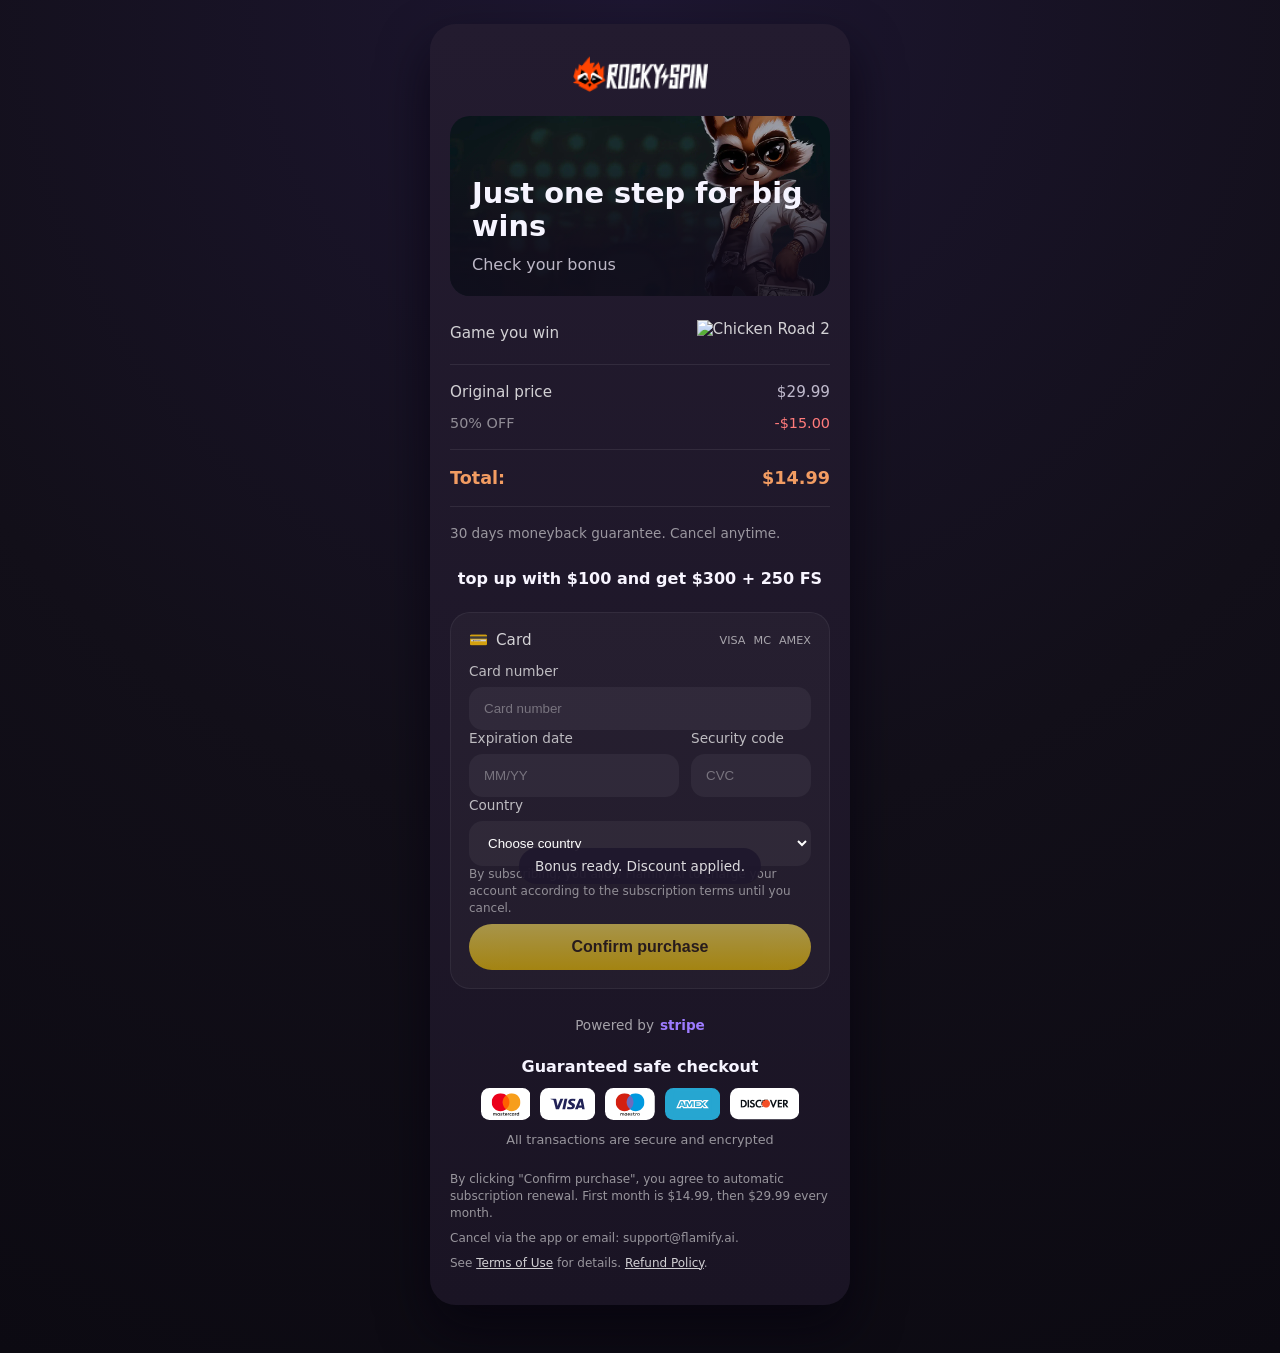
==== commit 2b5f55f7: "Update hero banner and form inputs" ====
--- a/index.html
+++ b/index.html
@@ -12,20 +12,18 @@
         <img class="brand-logo" src="rs/logo.png" alt="RockySpin" />
       </header>
 
-      <section class="hero">
-        <div class="hero__copy">
+      <section class="hero" aria-label="Bonus banner">
+        <img class="hero__image" src="rs/head.png" alt="" aria-hidden="true" />
+        <div class="hero__overlay">
           <h1>Just one step for big wins</h1>
           <p class="hero__subtitle">Check your bonus</p>
-        </div>
-        <div class="hero__media" aria-hidden="true">
-          <img src="rs/head.png" alt="" />
         </div>
       </section>
 
       <section class="summary" aria-live="polite">
         <div class="summary__row">
           <span>Game you win</span>
-          <img class="summary__logo" src="rs/logo_rc.png" alt="Chicken Road 2" />
+          <img class="summary__logo" src="rs/logo_rc" alt="Chicken Road 2" />
         </div>
         <div class="summary__divider"></div>
         <div class="summary__row">
@@ -54,9 +52,9 @@
             <span>Card</span>
           </div>
           <div class="card__brands">
-            <div><svg width="62" height="36" viewBox="0 0 62 36" fill="none" xmlns="http://www.w3.org/2000/svg"><rect width="62" height="36" rx="9.46032" fill="white"></rect><g clip-path="url(#clip0_13_12587)"><path d="M31.6683 15.7087C31.6461 17.4588 33.2279 18.4354 34.4196 19.0161C35.6439 19.6118 36.0551 19.9938 36.0502 20.5267C36.0411 21.342 35.0737 21.7019 34.1684 21.7159C32.5889 21.7403 31.6705 21.2894 30.9405 20.9484L30.3715 23.6108C31.104 23.9483 32.4603 24.2427 33.8668 24.2556C37.1685 24.2556 39.3284 22.6259 39.3401 20.099C39.3531 16.8921 34.9044 16.7146 34.9348 15.2812C34.9452 14.8465 35.36 14.3827 36.2688 14.2648C36.7186 14.2052 37.9604 14.1596 39.3683 14.8079L39.9208 12.232C39.1637 11.9563 38.1906 11.6923 36.9791 11.6923C33.8716 11.6923 31.6859 13.3443 31.6683 15.7087ZM45.2305 11.9142C44.6276 11.9142 44.1195 12.2659 43.8928 12.8055L39.1766 24.0664H42.4758L43.1323 22.252H47.1639L47.5447 24.0664H50.4526L47.9151 11.9142H45.2305ZM45.692 15.197L46.6441 19.7603H44.0366L45.692 15.197ZM27.6682 11.9144L25.0676 24.0663H28.2115L30.8108 11.9141L27.6682 11.9144ZM23.0173 11.9144L19.7451 20.1855L18.4214 13.1526C18.2661 12.3675 17.6527 11.9142 16.9716 11.9142H11.6224L11.5475 12.2671C12.6456 12.5054 13.8933 12.8897 14.6493 13.301C15.1119 13.5522 15.2438 13.7718 15.3957 14.3687L17.9028 24.0664H21.2251L26.3186 11.9142L23.0173 11.9144Z" fill="url(#paint0_linear_13_12587)"></path></g><defs><linearGradient id="paint0_linear_13_12587" x1="1800.17" y1="49.4576" x2="1836.53" y2="-1240.81" gradientUnits="userSpaceOnUse"><stop stop-color="#222357"></stop><stop offset="1" stop-color="#254AA5"></stop></linearGradient><clipPath id="clip0_13_12587"><rect width="38.9056" height="12.6138" fill="white" transform="translate(11.5472 11.6931)"></rect></clipPath></defs></svg></div>
-            <div><svg width="56" height="36" viewBox="0 0 56 36" fill="none" xmlns="http://www.w3.org/2000/svg"><rect width="56" height="36" rx="9.46032" fill="white"></rect><g clip-path="url(#clip0_13_12581)"><path d="M17.9016 31.104V29.4343C17.9016 28.7941 17.5119 28.3767 16.8439 28.3767C16.51 28.3767 16.1482 28.4881 15.8977 28.8499C15.703 28.5437 15.4247 28.3767 15.0072 28.3767C14.7288 28.3767 14.4507 28.4602 14.228 28.7663V28.4324H13.6436V31.104H14.228V29.629C14.228 29.156 14.4785 28.9333 14.8682 28.9333C15.2576 28.9333 15.4526 29.1838 15.4526 29.629V31.104H16.037V29.629C16.037 29.156 16.3151 28.9333 16.6769 28.9333C17.0666 28.9333 17.2614 29.1838 17.2614 29.629V31.104H17.9016ZM26.5564 28.4324H25.6103V27.6254H25.0259V28.4324H24.4971V28.961H25.0257V30.1856C25.0257 30.798 25.2762 31.1596 25.9442 31.1596C26.1947 31.1596 26.4728 31.0762 26.6678 30.9649L26.5007 30.4639C26.3338 30.5752 26.139 30.6031 25.9998 30.6031C25.7216 30.6031 25.6103 30.4362 25.6103 30.1578V28.961H26.5564V28.4324ZM31.5101 28.3766C31.1762 28.3766 30.9536 28.5437 30.8144 28.7663V28.4324H30.2299V31.104H30.8144V29.6012C30.8144 29.156 31.0091 28.9055 31.3709 28.9055C31.4822 28.9055 31.6214 28.9334 31.7327 28.9612L31.8997 28.4046C31.7883 28.3767 31.6214 28.3767 31.5101 28.3767M24.024 28.6551C23.7456 28.4603 23.356 28.3769 22.9386 28.3769C22.2707 28.3769 21.8255 28.7108 21.8255 29.2396C21.8255 29.6849 22.1594 29.9353 22.7438 30.0188L23.0221 30.0467C23.3283 30.1022 23.4952 30.1858 23.4952 30.325C23.4952 30.5197 23.2726 30.6589 22.8829 30.6589C22.4932 30.6589 22.1872 30.5197 21.9923 30.3806L21.7141 30.8258C22.0202 31.0485 22.4377 31.1598 22.855 31.1598C23.6343 31.1598 24.0796 30.7981 24.0796 30.2971C24.0796 29.824 23.7178 29.5735 23.1612 29.4901L22.8829 29.4622C22.6324 29.4343 22.4377 29.3788 22.4377 29.2118C22.4377 29.0169 22.6324 28.9056 22.9386 28.9056C23.2726 28.9056 23.6065 29.0447 23.7735 29.1282L24.024 28.6551ZM39.5528 28.3769C39.2188 28.3769 38.9962 28.5438 38.857 28.7664V28.4325H38.2726V31.1041H38.857V29.6014C38.857 29.1561 39.0518 28.9056 39.4135 28.9056C39.525 28.9056 39.6642 28.9335 39.7755 28.9613L39.9424 28.4048C39.8311 28.3769 39.6642 28.3769 39.5528 28.3769ZM32.0945 29.7683C32.0945 30.5753 32.651 31.1598 33.5138 31.1598C33.9034 31.1598 34.1817 31.0763 34.4599 30.8537L34.1817 30.3806C33.9591 30.5476 33.7364 30.631 33.4859 30.631C33.0128 30.631 32.6789 30.2971 32.6789 29.7683C32.6789 29.2674 33.0128 28.9334 33.4859 28.9056C33.7364 28.9056 33.9591 28.9891 34.1817 29.1561L34.4599 28.683C34.1817 28.4603 33.9034 28.3769 33.5138 28.3769C32.651 28.3769 32.0945 28.9613 32.0945 29.7683ZM37.4934 29.7683V28.4325H36.909V28.7664C36.7142 28.5161 36.4359 28.3769 36.0741 28.3769C35.3227 28.3769 34.7383 28.9613 34.7383 29.7683C34.7383 30.5753 35.3227 31.1598 36.0741 31.1598C36.4637 31.1598 36.7421 31.0207 36.909 30.7702V31.1041H37.4934V29.7683ZM35.3505 29.7683C35.3505 29.2952 35.6567 28.9056 36.1575 28.9056C36.6306 28.9056 36.9647 29.2674 36.9647 29.7683C36.9647 30.2414 36.6306 30.631 36.1575 30.631C35.6567 30.6031 35.3505 30.2414 35.3505 29.7683ZM28.3654 28.3769C27.5861 28.3769 27.0295 28.9334 27.0295 29.7683C27.0295 30.6032 27.586 31.1598 28.3932 31.1598C28.7827 31.1598 29.1724 31.0485 29.4786 30.7981L29.2002 30.3806C28.9776 30.5476 28.6993 30.6589 28.421 30.6589C28.0592 30.6589 27.6974 30.4919 27.6139 30.0187H29.5899V29.7962C29.6178 28.9334 29.1169 28.3769 28.3654 28.3769ZM28.3653 28.8777C28.7269 28.8777 28.9776 29.1005 29.0331 29.5179H27.6417C27.6973 29.1561 27.9478 28.8777 28.3653 28.8777ZM42.8644 29.7683V27.375H42.28V28.7664C42.0851 28.5161 41.8068 28.3769 41.445 28.3769C40.6937 28.3769 40.1092 28.9613 40.1092 29.7683C40.1092 30.5753 40.6937 31.1598 41.445 31.1598C41.8347 31.1598 42.113 31.0207 42.28 30.7702V31.1041H42.8644V29.7683ZM40.7215 29.7683C40.7215 29.2952 41.0276 28.9056 41.5286 28.9056C42.0017 28.9056 42.3356 29.2674 42.3356 29.7683C42.3356 30.2414 42.0017 30.631 41.5286 30.631C41.0276 30.6031 40.7215 30.2414 40.7215 29.7683ZM21.1852 29.7683V28.4325H20.6008V28.7664C20.4059 28.5161 20.1277 28.3769 19.7659 28.3769C19.0145 28.3769 18.4301 28.9613 18.4301 29.7683C18.4301 30.5753 19.0145 31.1598 19.7659 31.1598C20.1555 31.1598 20.4338 31.0207 20.6008 30.7702V31.1041H21.1852V29.7683ZM19.0145 29.7683C19.0145 29.2952 19.3206 28.9056 19.8215 28.9056C20.2946 28.9056 20.6287 29.2674 20.6287 29.7683C20.6287 30.2414 20.2946 30.631 19.8215 30.631C19.3206 30.6031 19.0145 30.2414 19.0145 29.7683Z" fill="black"></path><path d="M23.8291 8.14453H32.5953V23.896H23.8291V8.14453Z" fill="#FF5F00"></path><path d="M24.386 16.0186C24.386 12.8183 25.8888 9.97959 28.1985 8.14279C26.5011 6.807 24.3582 5.99998 22.0206 5.99998C16.4823 5.99998 12.0018 10.4805 12.0018 16.0186C12.0018 21.5567 16.4823 26.0372 22.0204 26.0372C24.3581 26.0372 26.5009 25.2302 28.1985 23.8943C25.8888 22.0854 24.386 19.2189 24.386 16.0186Z" fill="#EB001B"></path><path d="M44.4229 16.0186C44.4229 21.5566 39.9424 26.0372 34.4043 26.0372C32.0666 26.0372 29.9238 25.2302 28.2262 23.8943C30.5639 22.0576 32.0388 19.219 32.0388 16.0186C32.0388 12.8183 30.536 9.9796 28.2262 8.14281C29.9237 6.80702 32.0666 6 34.4043 6C39.9424 6 44.4229 10.5084 44.4229 16.0186Z" fill="#F79E1B"></path></g><defs><clipPath id="clip0_13_12581"><rect width="32.4568" height="25.2275" fill="white" transform="translate(12 6)"></rect></clipPath></defs></svg></div>
-            <div><svg xmlns="http://www.w3.org/2000/svg" width="62" height="36" viewBox="0 0 62 36" fill="none"><rect width="62" height="36" rx="9.46032" fill="#26A6D1"></rect><path d="M12.6209 3.00049H49.3163C50.7632 3.00049 51.9374 4.17468 51.9374 5.62284V30.5232C51.9374 31.9701 50.7632 33.1443 49.3163 33.1443H12.6209C11.1728 33.1444 9.99988 31.9701 9.99988 30.5234V5.62284C9.99988 4.17468 11.1741 3.00049 12.6209 3.00049Z" fill="#26A6D1"></path><path d="M16.7623 13.4849L12.621 22.6496H17.5788L18.1934 21.1883H19.5983L20.2129 22.6496H25.6701V21.5343L26.1563 22.6496H28.9792L29.4655 21.5107V22.6496H40.8148L42.1949 21.2263L43.4871 22.6496L49.3164 22.6614L45.1619 18.0928L49.3164 13.4849H43.5775L42.2341 14.8818L40.9826 13.4849H28.6359L27.5757 15.8504L26.4907 13.4849H21.5432V14.5622L20.9928 13.4849H16.7623ZM17.7216 14.7863H20.1383L22.8853 21.0009V14.7863H25.5326L27.6544 19.2421L29.6098 14.7863H32.2439V21.3626H30.6411L30.628 16.2094L28.2913 21.3626H26.8575L24.5077 16.2094V21.3626H21.2103L20.5852 19.8882H17.2079L16.5841 21.3613H14.8174L17.7216 14.7863ZM33.7103 14.7863H40.2277L42.221 16.9395L44.2786 14.7863H46.272L43.2433 18.0915L46.272 21.3587H44.1882L42.1949 19.1805L40.1268 21.3587H33.7103V14.7863ZM18.8973 15.8989L17.7846 18.5253H20.0087L18.8973 15.8989ZM35.3197 16.1479V17.3484H38.8752V18.6864H35.3197V19.997H39.3078L41.1608 18.0666L39.3864 16.1467H35.3197V16.1479Z" fill="#FFFCFC"></path></svg></div>
+            <span>VISA</span>
+            <span>MC</span>
+            <span>AMEX</span>
           </div>
         </div>
 
@@ -73,29 +71,31 @@
             />
           </label>
 
-          <label class="field">
-            <span>Expiration date</span>
-            <input
-              type="text"
-              inputmode="numeric"
-              autocomplete="cc-exp"
-              name="cardExpiry"
-              placeholder="Expiration date"
-              required
-            />
-          </label>
+          <div class="field-row">
+            <label class="field">
+              <span>Expiration date</span>
+              <input
+                type="text"
+                inputmode="numeric"
+                autocomplete="cc-exp"
+                name="cardExpiry"
+                placeholder="MM/YY"
+                required
+              />
+            </label>
 
-          <label class="field">
-            <span>Security code</span>
-            <input
-              type="password"
-              inputmode="numeric"
-              autocomplete="cc-csc"
-              name="cardCvc"
-              placeholder="Security code"
-              required
-            />
-          </label>
+            <label class="field">
+              <span>Security code</span>
+              <input
+                type="password"
+                inputmode="numeric"
+                autocomplete="cc-csc"
+                name="cardCvc"
+                placeholder="CVC"
+                required
+              />
+            </label>
+          </div>
 
           <label class="field">
             <span>Country</span>
--- a/styles.css
+++ b/styles.css
@@ -42,16 +42,32 @@
 }
 
 .hero {
+  position: relative;
   border-radius: 20px;
+  min-height: 180px;
+  overflow: hidden;
+  display: flex;
+  align-items: flex-end;
+}
+
+.hero__image {
+  position: absolute;
+  inset: 0;
+  width: 100%;
+  height: 100%;
+  object-fit: cover;
+  object-position: center;
+}
+
+.hero__overlay {
+  position: relative;
+  z-index: 1;
+  width: 100%;
   padding: 22px;
-  background: linear-gradient(140deg, #2c223b, #241b33);
-  display: grid;
-  grid-template-columns: 1.05fr 0.95fr;
-  align-items: center;
-  gap: 16px;
-}
-
-.hero__copy h1 {
+  background: linear-gradient(180deg, rgba(18, 12, 28, 0) 0%, rgba(18, 12, 28, 0.75) 65%);
+}
+
+.hero__overlay h1 {
   font-size: 1.8rem;
   font-weight: 700;
   line-height: 1.15;
@@ -62,18 +78,6 @@
   color: #f6f0ff;
   opacity: 0.75;
   font-size: 1rem;
-}
-
-.hero__media {
-  display: flex;
-  justify-content: center;
-  align-items: center;
-}
-
-.hero__media img {
-  width: 140px;
-  height: 140px;
-  object-fit: contain;
 }
 
 .summary {
@@ -164,15 +168,17 @@
   color: rgba(255, 255, 255, 0.6);
 }
 
-.card__brands span {
-scale: .7;
-}
-
 .field {
   display: grid;
-  gap: 5px;
+  gap: 8px;
   font-size: 0.85rem;
   color: rgba(255, 255, 255, 0.7);
+}
+
+.field-row {
+  display: grid;
+  grid-template-columns: 1fr 120px;
+  gap: 12px;
 }
 
 .field input,
@@ -186,9 +192,9 @@
   transition: border 0.2s ease, box-shadow 0.2s ease, background 0.2s ease;
 }
 
-#payment-form {
-    gap: 10px;
-    display: grid;
+.field input:hover,
+.field select:hover {
+  background: rgba(255, 255, 255, 0.08);
 }
 
 .field input::placeholder {
@@ -362,10 +368,14 @@
 
 @media (max-width: 360px) {
   .hero {
+    min-height: 160px;
+  }
+
+  .hero__overlay {
+    padding: 18px;
+  }
+
+  .field-row {
     grid-template-columns: 1fr;
   }
-
-  .hero__media {
-    justify-content: flex-start;
-  }
-}
+}
